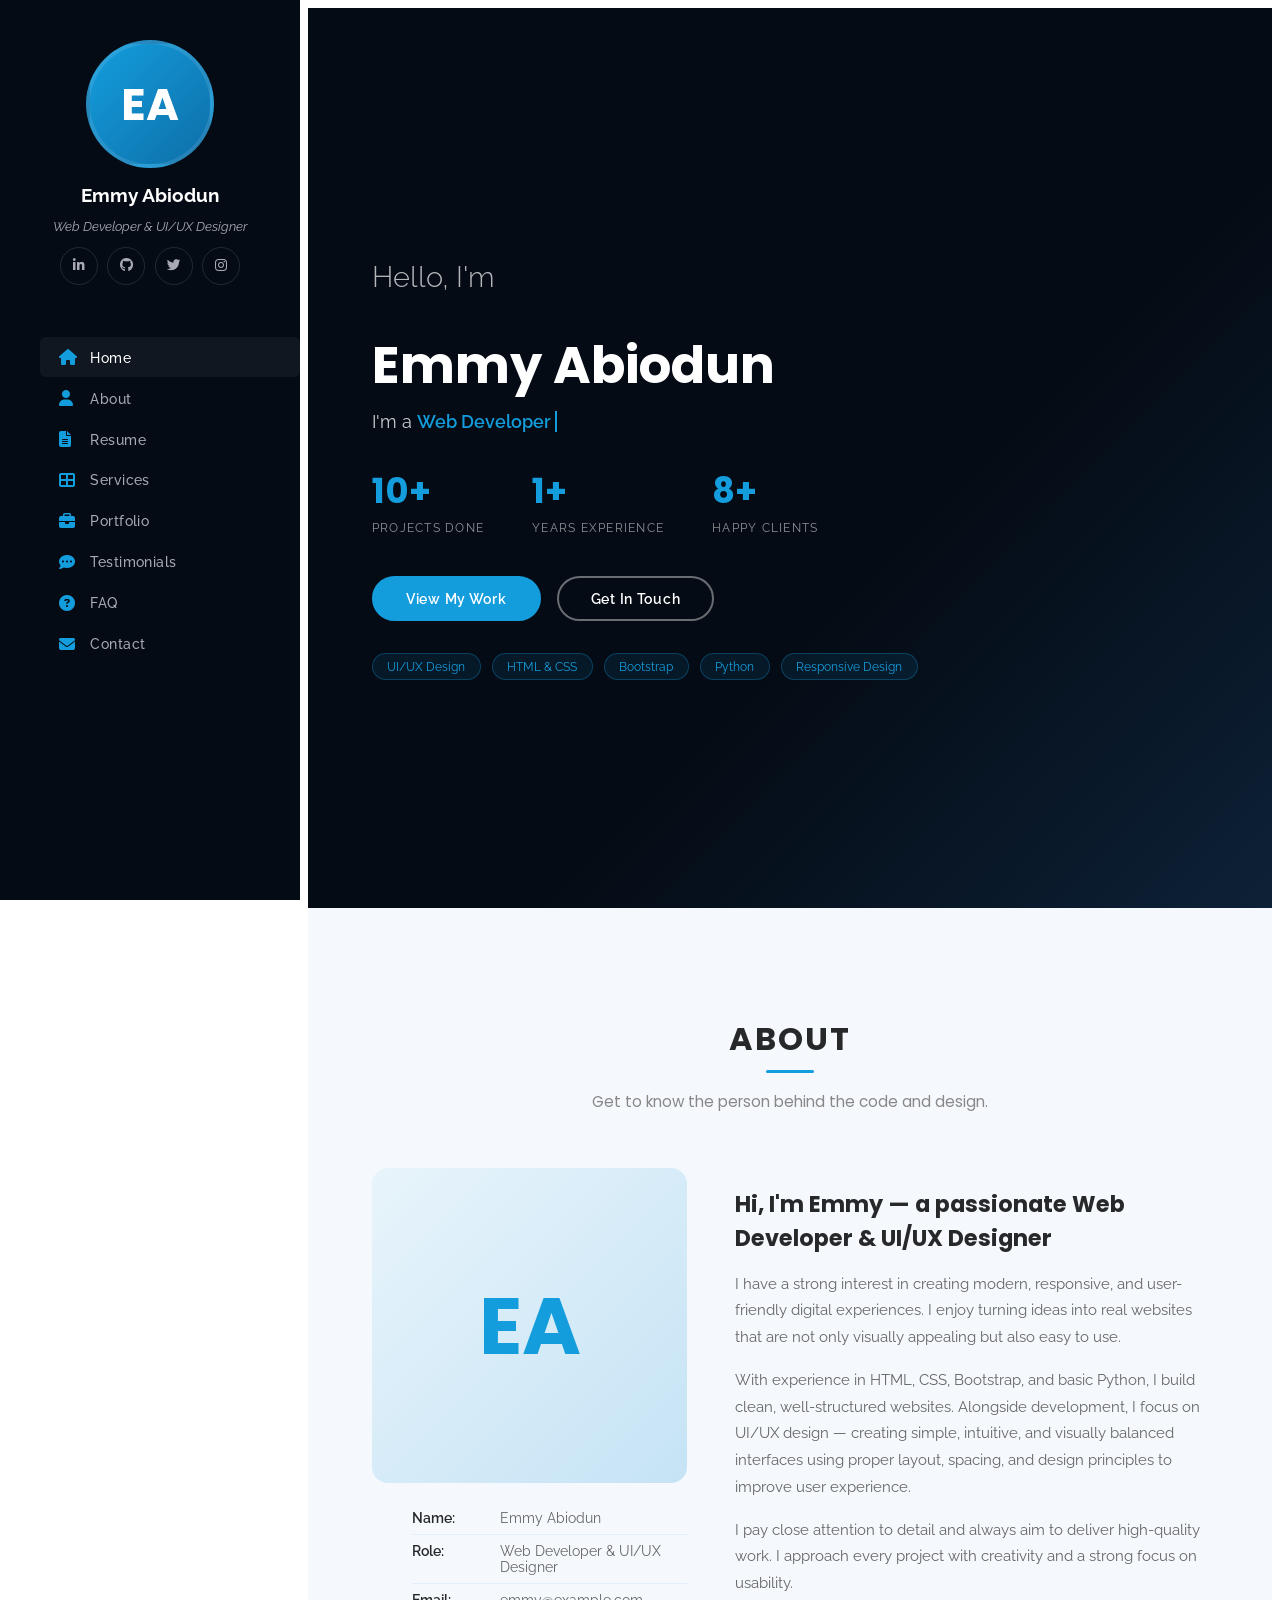
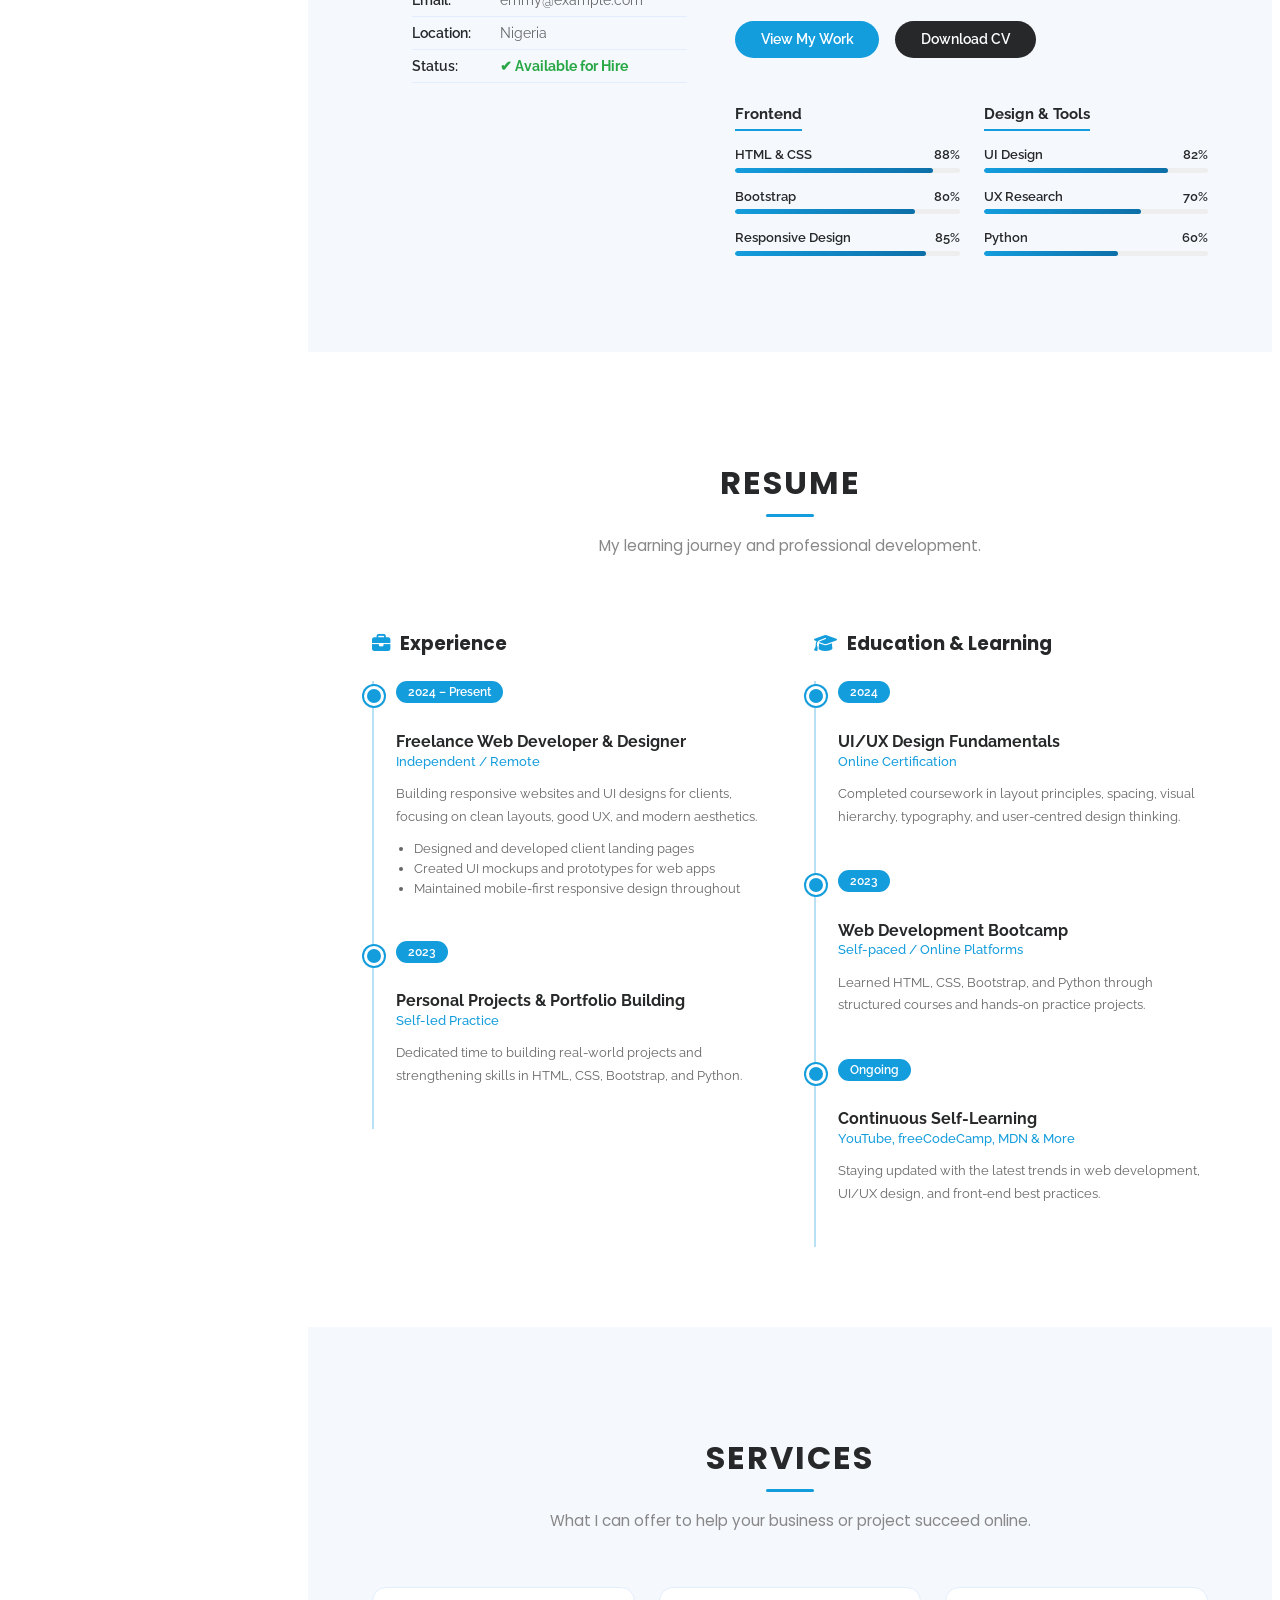
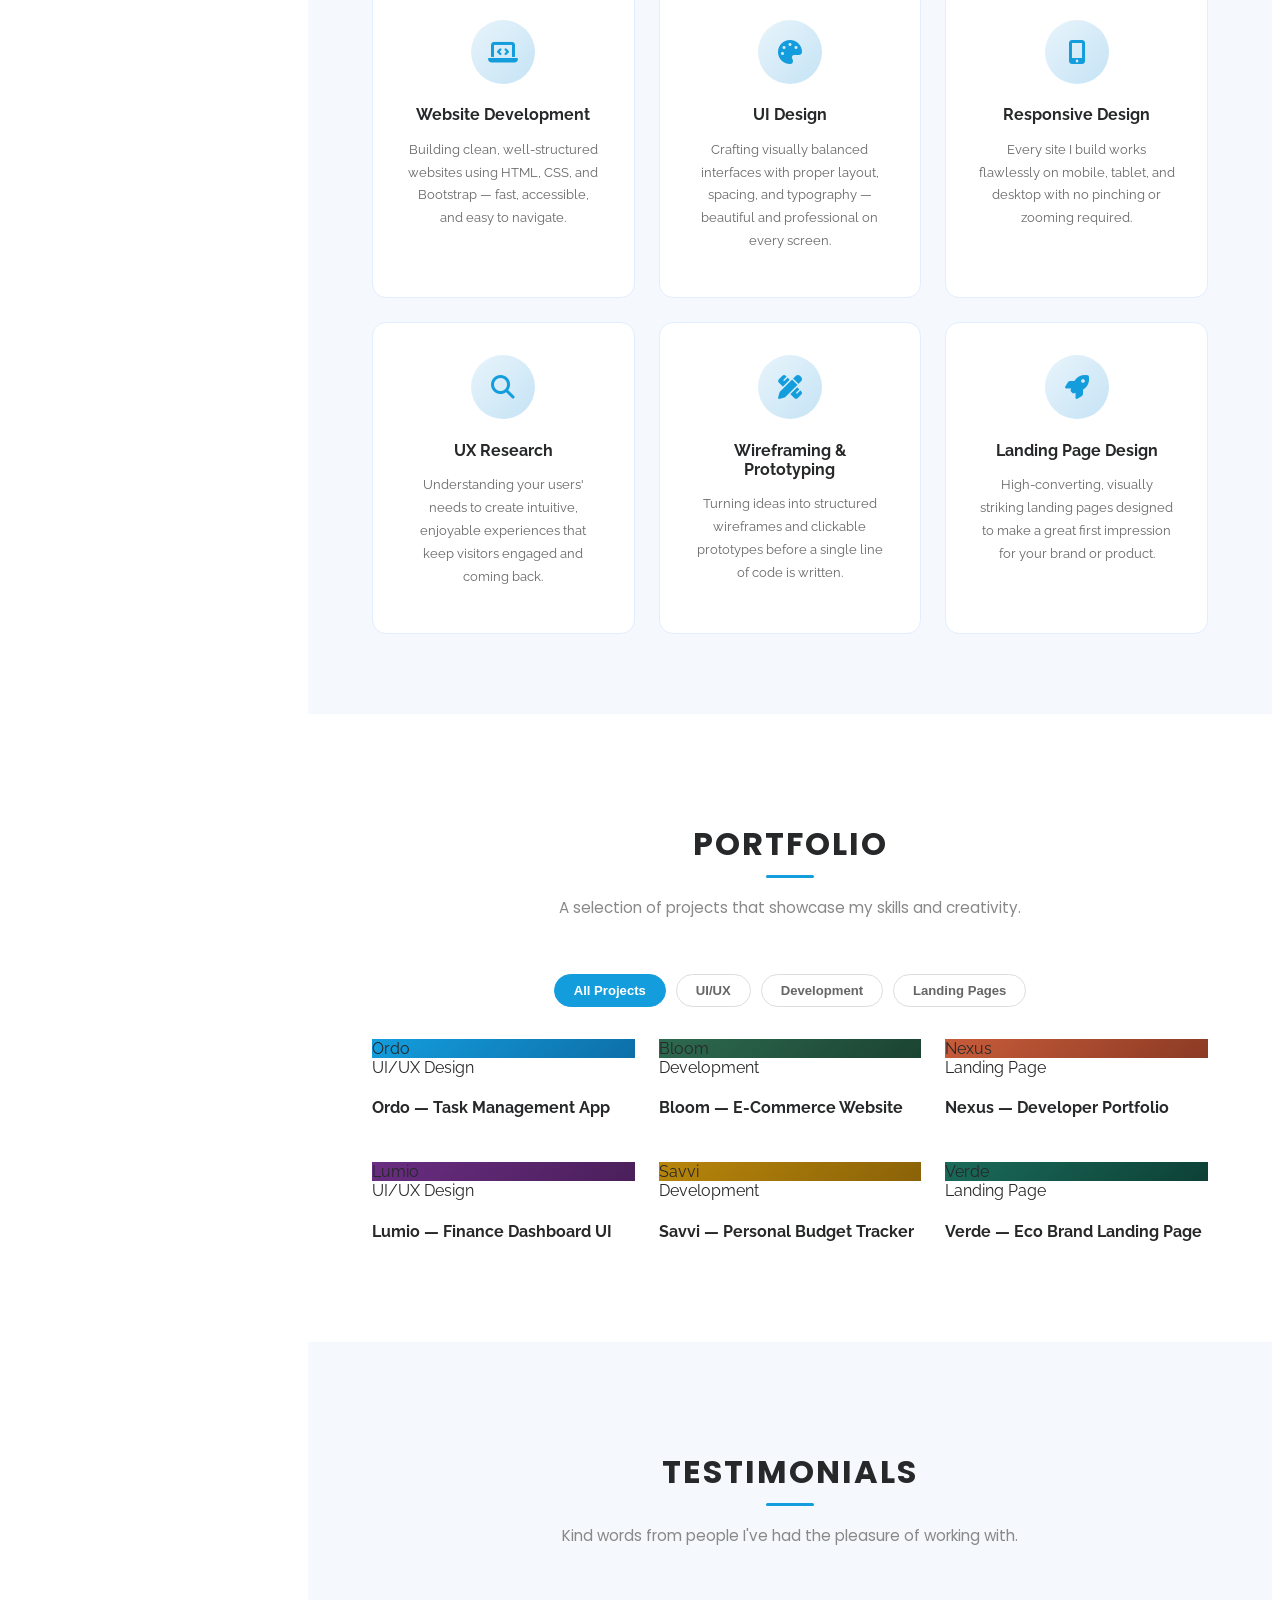
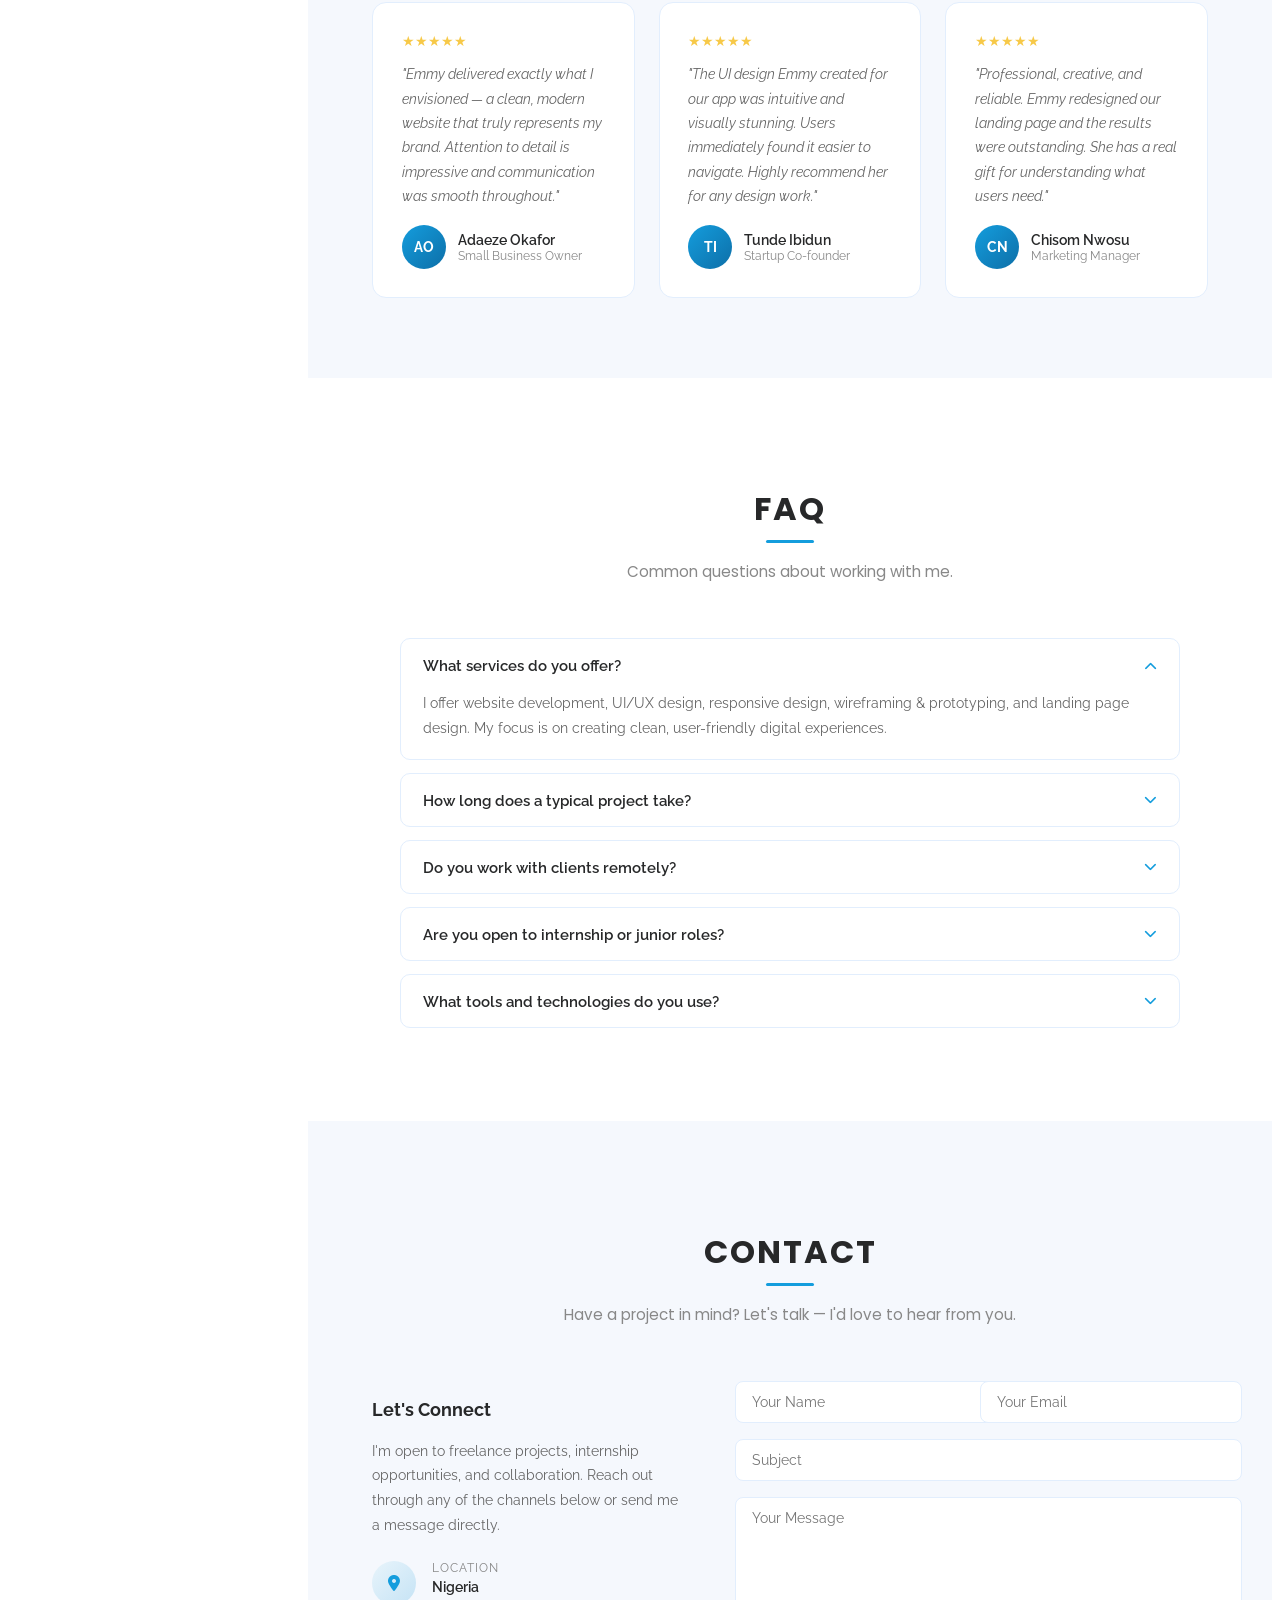
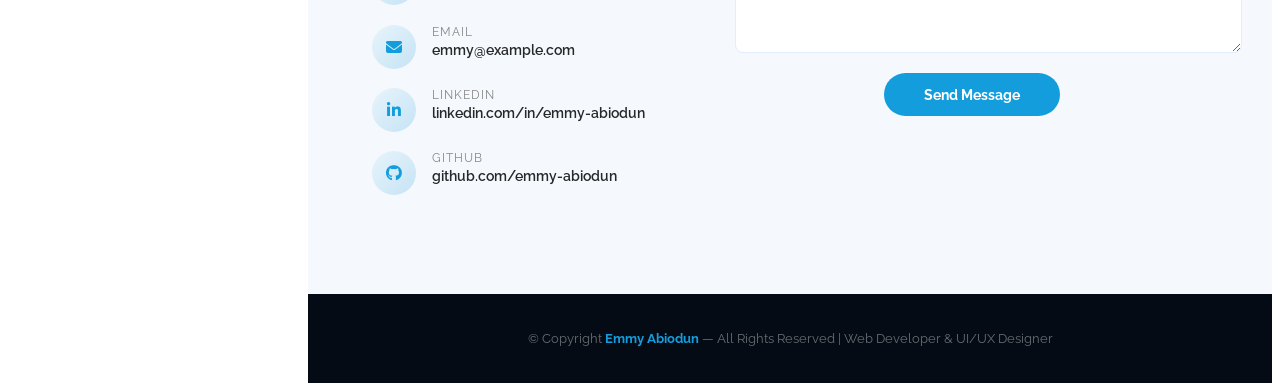
==== dashboard.html @ 02453414 "Updated" ====
<!DOCTYPE html>
<html lang="en">
<head>
<meta charset="UTF-8"/>
<meta name="viewport" content="width=device-width, initial-scale=1.0"/>
<title>Emmy Abiodun — Web Developer & UI/UX Designer</title>
<link href="https://fonts.googleapis.com/css2?family=Raleway:wght@300;400;500;600;700&family=Poppins:wght@300;400;500;600;700&display=swap" rel="stylesheet"/>
<link rel="stylesheet" href="https://cdnjs.cloudflare.com/ajax/libs/font-awesome/6.4.0/css/all.min.css"/>
<style>
,::before,*::after{box-sizing:border-box;margin:0;padding:0}
:root{
  --bg:#040b14;
  --blue:#149ddd;
  --blue-dark:#0d6fa8;
  --text:#a8a9b4;
  --heading:#fff;
  --border:#e2eefd;
}
html{scroll-behavior:smooth}
body{font-family:'Raleway',sans-serif;color:#272829;overflow-x:hidden}

/* SIDEBAR */
#sidebar{
  position:fixed;left:0;top:0;bottom:0;width:300px;
  background:var(--bg);overflow-y:auto;z-index:9999;
  transition:left 0.3s;display:flex;flex-direction:column;align-items:center;padding-bottom:2rem;
}
.profile{text-align:center;padding:2.5rem 1.5rem 1.5rem}
.profile-img{
  width:120px;height:120px;border-radius:50%;
  background:linear-gradient(135deg,#149ddd,#0d6fa8);
  display:flex;align-items:center;justify-content:center;
  margin:0 auto 1rem;font-size:2.8rem;color:#fff;font-family:'Poppins',sans-serif;font-weight:700;
  border:4px solid rgba(255,255,255,0.1);
}
.profile h1{font-size:1.2rem;color:#fff;font-weight:700;margin-bottom:0.3rem}
.profile .tagline{font-size:0.8rem;color:var(--text);font-style:italic}
.social-links{display:flex;gap:0.6rem;justify-content:center;margin:0.8rem 0}
.social-links a{
  width:36px;height:36px;border:1px solid rgba(255,255,255,0.12);
  color:var(--text);border-radius:50%;display:flex;align-items:center;justify-content:center;
  font-size:0.85rem;text-decoration:none;transition:all 0.3s;
}
.social-links a:hover{background:var(--blue);color:#fff;border-color:var(--blue)}
nav#navbar{width:100%;padding:0 1rem}
nav#navbar ul{list-style:none}
nav#navbar ul li a{
  display:flex;align-items:center;gap:0.7rem;
  padding:0.7rem 1.2rem;color:var(--text);text-decoration:none;
  font-size:0.9rem;font-weight:500;border-radius:6px;margin-bottom:0.1rem;
  transition:all 0.3s;letter-spacing:0.03em;
}
nav#navbar ul li a i{font-size:1rem;color:var(--blue);min-width:20px}
nav#navbar ul li a:hover,nav#navbar ul li a.active{color:#fff;background:rgba(255,255,255,0.05)}
.sidebar-toggle{
  display:none;position:fixed;left:15px;top:15px;z-index:10000;
  background:var(--blue);color:#fff;border:none;width:36px;height:36px;
  border-radius:6px;cursor:pointer;font-size:1rem;
}

/* MAIN */
#main{margin-left:300px}

/* SECTIONS */
section{padding:5rem 4rem;position:relative}
section:nth-child(even){background:#f5f8fd}
section:nth-child(odd){background:#fff}
.section-title{text-align:center;padding-bottom:2.5rem;font-family:'Poppins',sans-serif}
.section-title h2{
  font-size:2rem;font-weight:700;text-transform:uppercase;
  letter-spacing:2px;margin-bottom:0.5rem;color:#272829;
  position:relative;display:inline-block;
}
.section-title h2::before{
  content:'';position:absolute;left:50%;bottom:-10px;transform:translateX(-50%);
  width:48px;height:3px;background:var(--blue);border-radius:2px;
}
.section-title p{color:#888;font-size:0.95rem;margin-top:1.2rem}

/* HERO */
#hero{
  min-height:100vh;
  background:linear-gradient(135deg,#040b14 60%,#0d2137 100%);
  display:flex;flex-direction:column;justify-content:center;
  padding:0 4rem;color:#fff;
}
.hero-content{max-width:700px}
.hero-content h2{font-size:1.8rem;font-weight:300;color:rgba(255,255,255,0.7);margin-bottom:0.3rem}
.hero-content h1{
  font-family:'Poppins',sans-serif;font-size:clamp(2.2rem,4vw,3.5rem);
  font-weight:700;margin-bottom:1rem;line-height:1.15;
}
.typed-wrap{font-size:1.15rem;margin-bottom:2rem;color:rgba(255,255,255,0.8)}
.typed-text{color:var(--blue);font-weight:600;border-right:2px solid var(--blue);padding-right:4px}
.hero-stats{display:flex;gap:3rem;margin-bottom:2.5rem;flex-wrap:wrap}
.stat-num{font-family:'Poppins',sans-serif;font-size:2.2rem;font-weight:700;color:var(--blue);display:block}
.stat-label{font-size:0.78rem;color:rgba(255,255,255,0.55);text-transform:uppercase;letter-spacing:0.1em}
.hero-btns{display:flex;gap:1rem;flex-wrap:wrap}
.btn-hp{
  padding:0.75rem 2rem;border-radius:50px;font-weight:600;
  font-size:0.9rem;text-decoration:none;transition:all 0.3s;letter-spacing:0.05em;
}
.btn-hp-primary{background:var(--blue);color:#fff;border:2px solid var(--blue)}
.btn-hp-primary:hover{background:transparent;color:var(--blue)}
.btn-hp-outline{background:transparent;color:#fff;border:2px solid rgba(255,255,255,0.4)}
.btn-hp-outline:hover{background:var(--blue);border-color:var(--blue)}
.hero-tags{display:flex;gap:0.7rem;margin-top:2rem;flex-wrap:wrap}
.hero-tag{
  background:rgba(20,157,221,0.1);border:1px solid rgba(20,157,221,0.3);
  color:var(--blue);padding:0.3rem 0.9rem;border-radius:50px;font-size:0.78rem;
}

/* ABOUT */
.about-grid{display:grid;grid-template-columns:1fr 1.5fr;gap:3rem;align-items:start}
.about-img-box{
  width:100%;aspect-ratio:1;border-radius:16px;
  background:linear-gradient(135deg,#e8f4fb,#c5e3f5);
  display:flex;align-items:center;justify-content:center;
  font-family:'Poppins',sans-serif;font-size:5rem;font-weight:700;color:var(--blue);
  margin-bottom:1.2rem;
}
.info-list{list-style:none}
.info-list li{padding:0.5rem 0;border-bottom:1px solid var(--border);font-size:0.87rem;display:flex;gap:0.5rem}
.info-list li strong{min-width:80px;color:#272829;font-weight:600}
.info-list li span{color:#666}
.about-right h2{font-size:1.4rem;font-weight:700;color:#272829;margin-bottom:1rem;font-family:'Poppins',sans-serif}
.about-right p{color:#666;line-height:1.8;margin-bottom:1rem;font-size:0.93rem}
.about-btns{display:flex;gap:1rem;flex-wrap:wrap;margin-top:1.5rem}
.btn-a{padding:0.65rem 1.6rem;border-radius:50px;font-size:0.88rem;font-weight:600;text-decoration:none;transition:all 0.3s}
.btn-a-blue{background:var(--blue);color:#fff} .btn-a-blue:hover{background:var(--blue-dark)}
.btn-a-dark{background:#272829;color:#fff} .btn-a-dark:hover{background:#444}
.skills-cols{display:grid;grid-template-columns:1fr 1fr;gap:1.5rem;margin-top:2rem}
.skill-group h3{font-size:0.95rem;font-weight:700;color:#272829;margin-bottom:1rem;border-bottom:2px solid var(--blue);padding-bottom:0.4rem;display:inline-block}
.skill-item{margin-bottom:1rem}
.skill-meta{display:flex;justify-content:space-between;font-size:0.83rem;font-weight:600;margin-bottom:0.35rem;color:#272829}
.skill-bg{height:5px;background:#eee;border-radius:3px;overflow:hidden}
.skill-fill{height:100%;background:linear-gradient(90deg,var(--blue),var(--blue-dark));border-radius:3px;width:0;transition:width 1.2s cubic-bezier(.22,1,.36,1)}

/* RESUME */
.resume-cols{display:grid;grid-template-columns:1fr 1fr;gap:3rem}
.resume-col h3{font-size:1.15rem;font-weight:700;color:#272829;display:flex;align-items:center;gap:0.6rem;margin-bottom:1.5rem;font-family:'Poppins',sans-serif}
.resume-col h3 i{color:var(--blue)}
.timeline{position:relative;padding-left:1.5rem}
.timeline::before{content:'';position:absolute;left:0;top:0;bottom:0;width:2px;background:var(--blue);opacity:0.3}
.tl-item{position:relative;padding-bottom:1.8rem}
.tl-item::before{
  content:'';position:absolute;left:-1.97rem;top:5px;
  width:14px;height:14px;border-radius:50%;
  background:var(--blue);border:3px solid #fff;box-shadow:0 0 0 2px var(--blue);
}
.tl-date{display:inline-block;background:var(--blue);color:#fff;font-size:0.72rem;padding:0.25rem 0.75rem;border-radius:50px;margin-bottom:0.5rem;font-weight:600}
.tl-item h4{font-size:0.98rem;font-weight:700;color:#272829;margin-bottom:0.15rem}
.tl-item .org{font-size:0.82rem;color:var(--blue);margin-bottom:0.4rem;font-weight:500}
.tl-item p{font-size:0.84rem;color:#666;line-height:1.7}
.tl-item ul{padding-left:1.1rem;margin-top:0.4rem}
.tl-item ul li{font-size:0.82rem;color:#666;margin-bottom:0.3rem}

/* SERVICES */
.services-grid{display:grid;grid-template-columns:repeat(3,1fr);gap:1.5rem}
.svc-card{
  background:#fff;border:1px solid var(--border);border-radius:14px;
  padding:2rem;text-align:center;transition:all 0.3s;
}
.svc-card:hover{transform:translateY(-6px);box-shadow:0 12px 32px rgba(20,157,221,0.12);border-color:rgba(20,157,221,0.3)}
.svc-icon{
  width:64px;height:64px;background:linear-gradient(135deg,#e8f4fb,#c5e3f5);
  border-radius:50%;display:flex;align-items:center;justify-content:center;
  margin:0 auto 1rem;font-size:1.5rem;color:var(--blue);
}
.svc-card h4{font-size:1rem;font-weight:700;color:#272829;margin-bottom:0.6rem}
.svc-card p{font-size:0.84rem;color:#666;line-height:1.7}

/* PORTFOLIO */
.pf-filters{display:flex;justify-content:center;gap:0.6rem;flex-wrap:wrap;margin-bottom:2rem}
.pf-btn{
  padding:0.5rem 1.2rem;border:1px solid #ddd;background:#fff;
  border-radius:50px;font-size:0.82rem;font-weight:600;cursor:pointer;color:#666;transition:all 0.3s;
}
.pf-btn.active,.pf-btn:hover{background:var(--blue);color:#fff;border-color:var(--blue)}
.pf-grid{display:grid;grid-template-columns:repeat(3,1fr);gap:1.5rem}
.pf-card{
  background:#fff;border:1px solid var(--border);border-radius:16px;
  overflow:hidden;cursor:pointer;transition:transform 0.3s,box-shadow 0.3s;
  display:flex;flex-direction:column;
}
.pf-card:hover{transform:translateY(-6px);box-shadow:0 16px 40px rgba(20,157,221,0.13)}
.pf-screen{
  height:180px;position:relative;overflow:hidden;
  display:flex;align-items:center;justify-content:center;
}
.pf-screen svg{width:100%;height:100%;position:absolute;inset:0}
.pf-screen-label{
  position:relative;z-index:1;font-family:'Poppins',sans-serif;
  font-size:1.4rem;font-weight:700;color:rgba(255,255,255,0.18);letter-spacing:0.05em;
}
.pf-body{padding:1.2rem 1.4rem;flex:1;display:flex;flex-direction:column}
.pf-body-cat{font-size:0.7rem;text-transform:uppercase;letter-spacing:0.12em;color:var(--blue);font-weight:700;margin-bottom:0.35rem}
.pf-body-title{font-size:1rem;font-weight:700;color:#272829;margin-bottom:0.5rem;font-family:'Poppins',sans-serif}
.pf-body-desc{font-size:0.82rem;color:#666;line-height:1.65;margin-bottom:1rem;flex:1}
.pf-tags{display:flex;gap:0.4rem;flex-wrap:wrap;margin-bottom:1rem}
.pf-tag{font-size:0.7rem;background:#eef6fd;color:var(--blue);padding:0.2rem 0.65rem;border-radius:50px;font-weight:600}
.pf-links{display:flex;gap:0.7rem}
.pf-link{
  display:flex;align-items:center;gap:0.4rem;font-size:0.8rem;font-weight:600;
  padding:0.45rem 1rem;border-radius:50px;text-decoration:none;transition:all 0.25s;
}
.pf-link-live{background:var(--blue);color:#fff}
.pf-link-live:hover{background:var(--blue-dark)}
.pf-link-code{background:#f0f0f0;color:#444}
.pf-link-code:hover{background:#272829;color:#fff}

/* TESTIMONIALS */
.test-grid{display:grid;grid-template-columns:repeat(3,1fr);gap:1.5rem}
.test-card{background:#fff;border:1px solid var(--border);border-radius:14px;padding:1.8rem;transition:box-shadow 0.3s}
.test-card:hover{box-shadow:0 8px 28px rgba(0,0,0,0.08)}
.stars{color:#f7c948;margin-bottom:0.8rem;font-size:0.9rem}
.test-card p{font-size:0.87rem;color:#666;line-height:1.75;font-style:italic;margin-bottom:1rem}
.reviewer{display:flex;align-items:center;gap:0.75rem}
.rev-av{
  width:44px;height:44px;border-radius:50%;
  background:linear-gradient(135deg,var(--blue),var(--blue-dark));
  display:flex;align-items:center;justify-content:center;font-weight:700;color:#fff;font-size:0.9rem;
}
.rev-name{font-weight:600;font-size:0.9rem;color:#272829}
.rev-role{font-size:0.78rem;color:#888}

/* FAQ */
.faq-list{max-width:780px;margin:0 auto}
.faq-item{background:#fff;border:1px solid var(--border);border-radius:10px;margin-bottom:0.8rem;overflow:hidden}
.faq-q{
  display:flex;justify-content:space-between;align-items:center;
  padding:1.1rem 1.4rem;cursor:pointer;font-weight:600;font-size:0.92rem;color:#272829;transition:color 0.2s;
}
.faq-q:hover{color:var(--blue)}
.faq-q i{font-size:0.8rem;color:var(--blue);transition:transform 0.3s}
.faq-item.open .faq-q i{transform:rotate(180deg)}
.faq-a{max-height:0;overflow:hidden;padding:0 1.4rem;font-size:0.87rem;color:#666;line-height:1.75;transition:max-height 0.3s,padding 0.3s}
.faq-item.open .faq-a{max-height:200px;padding:0 1.4rem 1.2rem}

/* CONTACT */
.contact-grid{display:grid;grid-template-columns:1fr 1.5fr;gap:3rem}
.contact-info h3{font-size:1.1rem;font-weight:700;color:#272829;margin-bottom:1.2rem}
.contact-info p{font-size:0.88rem;color:#666;line-height:1.75;margin-bottom:1.5rem}
.c-detail{display:flex;gap:1rem;align-items:flex-start;margin-bottom:1.2rem}
.c-icon{
  width:44px;height:44px;min-width:44px;background:linear-gradient(135deg,#e8f4fb,#c5e3f5);
  border-radius:50%;display:flex;align-items:center;justify-content:center;font-size:1rem;color:var(--blue);
}
.c-lbl{font-size:0.73rem;text-transform:uppercase;letter-spacing:0.08em;color:#888;margin-bottom:0.2rem}
.c-val{font-size:0.88rem;font-weight:600;color:#272829}
.cf-row{display:grid;grid-template-columns:1fr 1fr;gap:1rem;margin-bottom:1rem}
.cf input,.cf textarea{
  width:100%;padding:0.75rem 1rem;border:1px solid var(--border);
  border-radius:8px;font-family:'Raleway',sans-serif;font-size:0.88rem;
  color:#272829;background:#fff;outline:none;transition:border-color 0.2s;
}
.cf input:focus,.cf textarea:focus{border-color:var(--blue)}
.cf textarea{resize:vertical;min-height:130px;margin-bottom:1rem}
.btn-send{
  background:var(--blue);color:#fff;border:none;
  padding:0.8rem 2.5rem;border-radius:50px;font-size:0.9rem;font-weight:700;
  cursor:pointer;transition:background 0.3s;font-family:'Raleway',sans-serif;
}
.btn-send:hover{background:var(--blue-dark)}

/* FOOTER */
footer{
  background:var(--bg);color:rgba(255,255,255,0.4);
  text-align:center;padding:1.5rem;font-size:0.82rem;
}
footer strong{color:var(--blue)}

/* RESPONSIVE */
@media(max-width:1100px){
  #sidebar{width:260px} #main{margin-left:260px}
  .skills-cols,.resume-cols{grid-template-columns:1fr}
}
@media(max-width:768px){
  #sidebar{left:-300px} #sidebar.open{left:0}
  #main{margin-left:0}
  .sidebar-toggle{display:flex;align-items:center;justify-content:center}
  section{padding:3.5rem 1.5rem}
  #hero{padding:6rem 1.5rem 3rem}
  .hero-stats{gap:1.5rem}
  .about-grid,.contact-grid{grid-template-columns:1fr}
  .services-grid{grid-template-columns:1fr 1fr}
  .pf-grid{grid-template-columns:1fr 1fr}
  .test-grid{grid-template-columns:1fr}
  .resume-cols{grid-template-columns:1fr}
  .skills-cols{grid-template-columns:1fr}
  .cf-row{grid-template-columns:1fr}
}
@media(max-width:480px){
  .pf-grid,.services-grid,.test-grid{grid-template-columns:1fr}
}
</style>
</head>
<body>

<button class="sidebar-toggle" id="sidebarToggle"><i class="fas fa-bars"></i></button>

<aside id="sidebar">
  <div class="profile">
    <div class="profile-img">EA</div>
    <h1>Emmy Abiodun</h1>
    <p class="tagline">Web Developer & UI/UX Designer</p>
    <div class="social-links">
      <a href="#"><i class="fab fa-linkedin-in"></i></a>
      <a href="#"><i class="fab fa-github"></i></a>
      <a href="#"><i class="fab fa-twitter"></i></a>
      <a href="#"><i class="fab fa-instagram"></i></a>
    </div>
  </div>
  <nav id="navbar">
    <ul>
      <li><a href="#hero" class="active"><i class="fas fa-home"></i> Home</a></li>
      <li><a href="#about"><i class="fas fa-user"></i> About</a></li>
      <li><a href="#resume"><i class="fas fa-file-alt"></i> Resume</a></li>
      <li><a href="#services"><i class="fas fa-th-large"></i> Services</a></li>
      <li><a href="#portfolio"><i class="fas fa-briefcase"></i> Portfolio</a></li>
      <li><a href="#testimonials"><i class="fas fa-comment-dots"></i> Testimonials</a></li>
      <li><a href="#faq"><i class="fas fa-question-circle"></i> FAQ</a></li>
      <li><a href="#contact"><i class="fas fa-envelope"></i> Contact</a></li>
    </ul>
  </nav>
</aside>

<main id="main">

<!-- HERO -->
<section id="hero">
  <div class="hero-content">
    <h2>Hello, I'm</h2>
    <h1>Emmy Abiodun</h1>
    <div class="typed-wrap">I'm a <span class="typed-text" id="typed"></span></div>
    <div class="hero-stats">
      <div><span class="stat-num" data-count="10">0</span><span class="stat-label">Projects Done</span></div>
      <div><span class="stat-num" data-count="1">0</span><span class="stat-label">Years Experience</span></div>
      <div><span class="stat-num" data-count="8">0</span><span class="stat-label">Happy Clients</span></div>
    </div>
    <div class="hero-btns">
      <a href="#portfolio" class="btn-hp btn-hp-primary">View My Work</a>
      <a href="#contact" class="btn-hp btn-hp-outline">Get In Touch</a>
    </div>
    <div class="hero-tags">
      <span class="hero-tag">UI/UX Design</span>
      <span class="hero-tag">HTML &amp; CSS</span>
      <span class="hero-tag">Bootstrap</span>
      <span class="hero-tag">Python</span>
      <span class="hero-tag">Responsive Design</span>
    </div>
  </div>
</section>

<!-- ABOUT -->
<section id="about">
  <div class="section-title"><h2>About</h2><p>Get to know the person behind the code and design.</p></div>
  <div class="about-grid">
    <div>
      <div class="about-img-box">EA</div>
      <ul class="info-list">
        <li><strong>Name:</strong><span>Emmy Abiodun</span></li>
        <li><strong>Role:</strong><span>Web Developer & UI/UX Designer</span></li>
        <li><strong>Email:</strong><span>emmy@example.com</span></li>
        <li><strong>Location:</strong><span>Nigeria</span></li>
        <li><strong>Status:</strong><span style="color:#28a745;font-weight:700">✔ Available for Hire</span></li>
      </ul>
    </div>
    <div class="about-right">
      <h2>Hi, I'm Emmy — a passionate Web Developer & UI/UX Designer</h2>
      <p>I have a strong interest in creating modern, responsive, and user-friendly digital experiences. I enjoy turning ideas into real websites that are not only visually appealing but also easy to use.</p>
      <p>With experience in HTML, CSS, Bootstrap, and basic Python, I build clean, well-structured websites. Alongside development, I focus on UI/UX design — creating simple, intuitive, and visually balanced interfaces using proper layout, spacing, and design principles to improve user experience.</p>
      <p>I pay close attention to detail and always aim to deliver high-quality work. I approach every project with creativity and a strong focus on usability.</p>
      <div class="about-btns">
        <a href="#portfolio" class="btn-a btn-a-blue">View My Work</a>
        <a href="#" class="btn-a btn-a-dark">Download CV</a>
      </div>
      <div class="skills-cols">
        <div class="skill-group">
          <h3>Frontend</h3>
          <div class="skill-item"><div class="skill-meta"><span>HTML & CSS</span><span>88%</span></div><div class="skill-bg"><div class="skill-fill" data-w="88"></div></div></div>
          <div class="skill-item"><div class="skill-meta"><span>Bootstrap</span><span>80%</span></div><div class="skill-bg"><div class="skill-fill" data-w="80"></div></div></div>
          <div class="skill-item"><div class="skill-meta"><span>Responsive Design</span><span>85%</span></div><div class="skill-bg"><div class="skill-fill" data-w="85"></div></div></div>
        </div>
        <div class="skill-group">
          <h3>Design & Tools</h3>
          <div class="skill-item"><div class="skill-meta"><span>UI Design</span><span>82%</span></div><div class="skill-bg"><div class="skill-fill" data-w="82"></div></div></div>
          <div class="skill-item"><div class="skill-meta"><span>UX Research</span><span>70%</span></div><div class="skill-bg"><div class="skill-fill" data-w="70"></div></div></div>
          <div class="skill-item"><div class="skill-meta"><span>Python</span><span>60%</span></div><div class="skill-bg"><div class="skill-fill" data-w="60"></div></div></div>
        </div>
      </div>
    </div>
  </div>
</section>

<!-- RESUME -->
<section id="resume">
  <div class="section-title"><h2>Resume</h2><p>My learning journey and professional development.</p></div>
  <div class="resume-cols">
    <div class="resume-col">
      <h3><i class="fas fa-briefcase"></i> Experience</h3>
      <div class="timeline">
        <div class="tl-item">
          <span class="tl-date">2024 – Present</span>
          <h4>Freelance Web Developer & Designer</h4>
          <div class="org">Independent / Remote</div>
          <p>Building responsive websites and UI designs for clients, focusing on clean layouts, good UX, and modern aesthetics.</p>
          <ul><li>Designed and developed client landing pages</li><li>Created UI mockups and prototypes for web apps</li><li>Maintained mobile-first responsive design throughout</li></ul>
        </div>
        <div class="tl-item">
          <span class="tl-date">2023</span>
          <h4>Personal Projects & Portfolio Building</h4>
          <div class="org">Self-led Practice</div>
          <p>Dedicated time to building real-world projects and strengthening skills in HTML, CSS, Bootstrap, and Python.</p>
        </div>
      </div>
    </div>
    <div class="resume-col">
      <h3><i class="fas fa-graduation-cap"></i> Education & Learning</h3>
      <div class="timeline">
        <div class="tl-item">
          <span class="tl-date">2024</span>
          <h4>UI/UX Design Fundamentals</h4>
          <div class="org">Online Certification</div>
          <p>Completed coursework in layout principles, spacing, visual hierarchy, typography, and user-centred design thinking.</p>
        </div>
        <div class="tl-item">
          <span class="tl-date">2023</span>
          <h4>Web Development Bootcamp</h4>
          <div class="org">Self-paced / Online Platforms</div>
          <p>Learned HTML, CSS, Bootstrap, and Python through structured courses and hands-on practice projects.</p>
        </div>
        <div class="tl-item">
          <span class="tl-date">Ongoing</span>
          <h4>Continuous Self-Learning</h4>
          <div class="org">YouTube, freeCodeCamp, MDN & More</div>
          <p>Staying updated with the latest trends in web development, UI/UX design, and front-end best practices.</p>
        </div>
      </div>
    </div>
  </div>
</section>

<!-- SERVICES -->
<section id="services">
  <div class="section-title"><h2>Services</h2><p>What I can offer to help your business or project succeed online.</p></div>
  <div class="services-grid">
    <div class="svc-card"><div class="svc-icon"><i class="fas fa-laptop-code"></i></div><h4>Website Development</h4><p>Building clean, well-structured websites using HTML, CSS, and Bootstrap — fast, accessible, and easy to navigate.</p></div>
    <div class="svc-card"><div class="svc-icon"><i class="fas fa-palette"></i></div><h4>UI Design</h4><p>Crafting visually balanced interfaces with proper layout, spacing, and typography — beautiful and professional on every screen.</p></div>
    <div class="svc-card"><div class="svc-icon"><i class="fas fa-mobile-alt"></i></div><h4>Responsive Design</h4><p>Every site I build works flawlessly on mobile, tablet, and desktop with no pinching or zooming required.</p></div>
    <div class="svc-card"><div class="svc-icon"><i class="fas fa-search"></i></div><h4>UX Research</h4><p>Understanding your users' needs to create intuitive, enjoyable experiences that keep visitors engaged and coming back.</p></div>
    <div class="svc-card"><div class="svc-icon"><i class="fas fa-pencil-ruler"></i></div><h4>Wireframing & Prototyping</h4><p>Turning ideas into structured wireframes and clickable prototypes before a single line of code is written.</p></div>
    <div class="svc-card"><div class="svc-icon"><i class="fas fa-rocket"></i></div><h4>Landing Page Design</h4><p>High-converting, visually striking landing pages designed to make a great first impression for your brand or product.</p></div>
  </div>
</section>

<!-- PORTFOLIO -->
<section id="portfolio">
  <div class="section-title"><h2>Portfolio</h2><p>A selection of projects that showcase my skills and creativity.</p></div>
  <div class="pf-filters">
    <button class="pf-btn active" data-filter="all">All Projects</button>
    <button class="pf-btn" data-filter="ui">UI/UX</button>
    <button class="pf-btn" data-filter="dev">Development</button>
    <button class="pf-btn" data-filter="landing">Landing Pages</button>
  </div>
  <div class="pf-grid">
    <div class="pf-item" data-cat="ui"><div class="pf-thumb" style="background:linear-gradient(135deg,#149ddd,#0d6fa8)">Ordo</div><div class="pf-overlay"><span class="pf-cat">UI/UX Design</span><h4>Ordo — Task Management App</h4></div></div>
    <div class="pf-item" data-cat="dev"><div class="pf-thumb" style="background:linear-gradient(135deg,#2d6a4f,#1b4332)">Bloom</div><div class="pf-overlay"><span class="pf-cat">Development</span><h4>Bloom — E-Commerce Website</h4></div></div>
    <div class="pf-item" data-cat="landing"><div class="pf-thumb" style="background:linear-gradient(135deg,#c85c3a,#8b3a24)">Nexus</div><div class="pf-overlay"><span class="pf-cat">Landing Page</span><h4>Nexus — Developer Portfolio</h4></div></div>
    <div class="pf-item" data-cat="ui"><div class="pf-thumb" style="background:linear-gradient(135deg,#6a2d82,#4a1f5a)">Lumio</div><div class="pf-overlay"><span class="pf-cat">UI/UX Design</span><h4>Lumio — Finance Dashboard UI</h4></div></div>
    <div class="pf-item" data-cat="dev"><div class="pf-thumb" style="background:linear-gradient(135deg,#b8860b,#8a6208)">Savvi</div><div class="pf-overlay"><span class="pf-cat">Development</span><h4>Savvi — Personal Budget Tracker</h4></div></div>
    <div class="pf-item" data-cat="landing"><div class="pf-thumb" style="background:linear-gradient(135deg,#1a6b5a,#0d4036)">Verde</div><div class="pf-overlay"><span class="pf-cat">Landing Page</span><h4>Verde — Eco Brand Landing Page</h4></div></div>
  </div>
</section>

<!-- TESTIMONIALS -->
<section id="testimonials">
  <div class="section-title"><h2>Testimonials</h2><p>Kind words from people I've had the pleasure of working with.</p></div>
  <div class="test-grid">
    <div class="test-card"><div class="stars">★★★★★</div><p>"Emmy delivered exactly what I envisioned — a clean, modern website that truly represents my brand. Attention to detail is impressive and communication was smooth throughout."</p><div class="reviewer"><div class="rev-av">AO</div><div><div class="rev-name">Adaeze Okafor</div><div class="rev-role">Small Business Owner</div></div></div></div>
    <div class="test-card"><div class="stars">★★★★★</div><p>"The UI design Emmy created for our app was intuitive and visually stunning. Users immediately found it easier to navigate. Highly recommend her for any design work."</p><div class="reviewer"><div class="rev-av">TI</div><div><div class="rev-name">Tunde Ibidun</div><div class="rev-role">Startup Co-founder</div></div></div></div>
    <div class="test-card"><div class="stars">★★★★★</div><p>"Professional, creative, and reliable. Emmy redesigned our landing page and the results were outstanding. She has a real gift for understanding what users need."</p><div class="reviewer"><div class="rev-av">CN</div><div><div class="rev-name">Chisom Nwosu</div><div class="rev-role">Marketing Manager</div></div></div></div>
  </div>
</section>

<!-- FAQ -->
<section id="faq">
  <div class="section-title"><h2>FAQ</h2><p>Common questions about working with me.</p></div>
  <div class="faq-list">
    <div class="faq-item open"><div class="faq-q">What services do you offer?<i class="fas fa-chevron-down"></i></div><div class="faq-a">I offer website development, UI/UX design, responsive design, wireframing &amp; prototyping, and landing page design. My focus is on creating clean, user-friendly digital experiences.</div></div>
    <div class="faq-item"><div class="faq-q">How long does a typical project take?<i class="fas fa-chevron-down"></i></div><div class="faq-a">It depends on the scope. A simple landing page can take 3–5 days, while a full multi-page website or UI design project can take 1–3 weeks. I always confirm timelines before starting.</div></div>
    <div class="faq-item"><div class="faq-q">Do you work with clients remotely?<i class="fas fa-chevron-down"></i></div><div class="faq-a">Yes! I work fully remotely and have experience collaborating with clients online. I communicate clearly and keep clients updated throughout the entire process.</div></div>
    <div class="faq-item"><div class="faq-q">Are you open to internship or junior roles?<i class="fas fa-chevron-down"></i></div><div class="faq-a">Absolutely. I'm actively looking for opportunities to grow, collaborate, and contribute to meaningful projects — whether as a freelancer, intern, or junior team member.</div></div>
    <div class="faq-item"><div class="faq-q">What tools and technologies do you use?<i class="fas fa-chevron-down"></i></div><div class="faq-a">I primarily work with HTML, CSS, Bootstrap, and Python. For design, I use Figma and design tools that help me prototype layouts and user interfaces before development.</div></div>
  </div>
</section>

<!-- CONTACT -->
<section id="contact">
  <div class="section-title"><h2>Contact</h2><p>Have a project in mind? Let's talk — I'd love to hear from you.</p></div>
  <div class="contact-grid">
    <div class="contact-info">
      <h3>Let's Connect</h3>
      <p>I'm open to freelance projects, internship opportunities, and collaboration. Reach out through any of the channels below or send me a message directly.</p>
      <div class="c-detail"><div class="c-icon"><i class="fas fa-map-marker-alt"></i></div><div><div class="c-lbl">Location</div><div class="c-val">Nigeria</div></div></div>
      <div class="c-detail"><div class="c-icon"><i class="fas fa-envelope"></i></div><div><div class="c-lbl">Email</div><div class="c-val">emmy@example.com</div></div></div>
      <div class="c-detail"><div class="c-icon"><i class="fab fa-linkedin-in"></i></div><div><div class="c-lbl">LinkedIn</div><div class="c-val">linkedin.com/in/emmy-abiodun</div></div></div>
      <div class="c-detail"><div class="c-icon"><i class="fab fa-github"></i></div><div><div class="c-lbl">GitHub</div><div class="c-val">github.com/emmy-abiodun</div></div></div>
    </div>
    <div class="cf">
      <div class="cf-row">
        <input type="text" placeholder="Your Name"/>
        <input type="email" placeholder="Your Email"/>
      </div>
      <input type="text" placeholder="Subject" style="width:100%;margin-bottom:1rem"/>
      <textarea placeholder="Your Message"></textarea>
      <div style="text-align:center"><button class="btn-send">Send Message</button></div>
    </div>
  </div>
</section>

<footer><p>&copy; Copyright <strong>Emmy Abiodun</strong> — All Rights Reserved | Web Developer &amp; UI/UX Designer</p></footer>
</main>

<script>
// Sidebar toggle (mobile)
document.getElementById('sidebarToggle').addEventListener('click',()=>document.getElementById('sidebar').classList.toggle('open'));

// Active nav on scroll
const secs=document.querySelectorAll('section');
const navAs=document.querySelectorAll('#navbar a');
window.addEventListener('scroll',()=>{
  let cur='';
  secs.forEach(s=>{if(window.scrollY>=s.offsetTop-100)cur=s.id});
  navAs.forEach(a=>{a.classList.remove('active');if(a.getAttribute('href')==='#'+cur)a.classList.add('active')});
});

// Typed text
const words=['Web Developer','UI/UX Designer','Creative Thinker','Problem Solver'];
let wi=0,ci=0,del=false;
const el=document.getElementById('typed');
function type(){
  const w=words[wi];
  el.textContent=del?w.slice(0,--ci):w.slice(0,++ci);
  if(!del&&ci===w.length){del=true;setTimeout(type,1400);return}
  if(del&&ci===0){del=false;wi=(wi+1)%words.length}
  setTimeout(type,del?60:100);
}
type();

// Counters
const counters=document.querySelectorAll('.stat-num[data-count]');
const cObs=new IntersectionObserver(entries=>{
  entries.forEach(e=>{
    if(!e.isIntersecting)return;
    const target=+e.target.dataset.count,dur=1500;let start=null;
    const step=ts=>{if(!start)start=ts;const p=Math.min((ts-start)/dur,1);e.target.textContent=Math.floor(p*target);if(p<1)requestAnimationFrame(step);else e.target.textContent=target+'+'};
    requestAnimationFrame(step);cObs.unobserve(e.target);
  });
},{threshold:0.5});
counters.forEach(c=>cObs.observe(c));

// Skill bars
const bars=document.querySelectorAll('.skill-fill');
const bObs=new IntersectionObserver(entries=>{
  entries.forEach(e=>{if(e.isIntersecting){e.target.style.width=e.target.dataset.w+'%';bObs.unobserve(e.target)}});
},{threshold:0.3});
bars.forEach(b=>bObs.observe(b));

// Portfolio filter
document.querySelectorAll('.pf-btn').forEach(btn=>{
  btn.addEventListener('click',()=>{
    document.querySelectorAll('.pf-btn').forEach(b=>b.classList.remove('active'));
    btn.classList.add('active');
    const f=btn.dataset.filter;
    document.querySelectorAll('.pf-item').forEach(item=>item.style.display=(f==='all'||item.dataset.cat===f)?'':'none');
  });
});

// FAQ accordion
document.querySelectorAll('.faq-q').forEach(q=>{
  q.addEventListener('click',()=>{
    const item=q.parentElement,isOpen=item.classList.contains('open');
    document.querySelectorAll('.faq-item').forEach(i=>i.classList.remove('open'));
    if(!isOpen)item.classList.add('open');
  });
});
</script>
</body>
</html>
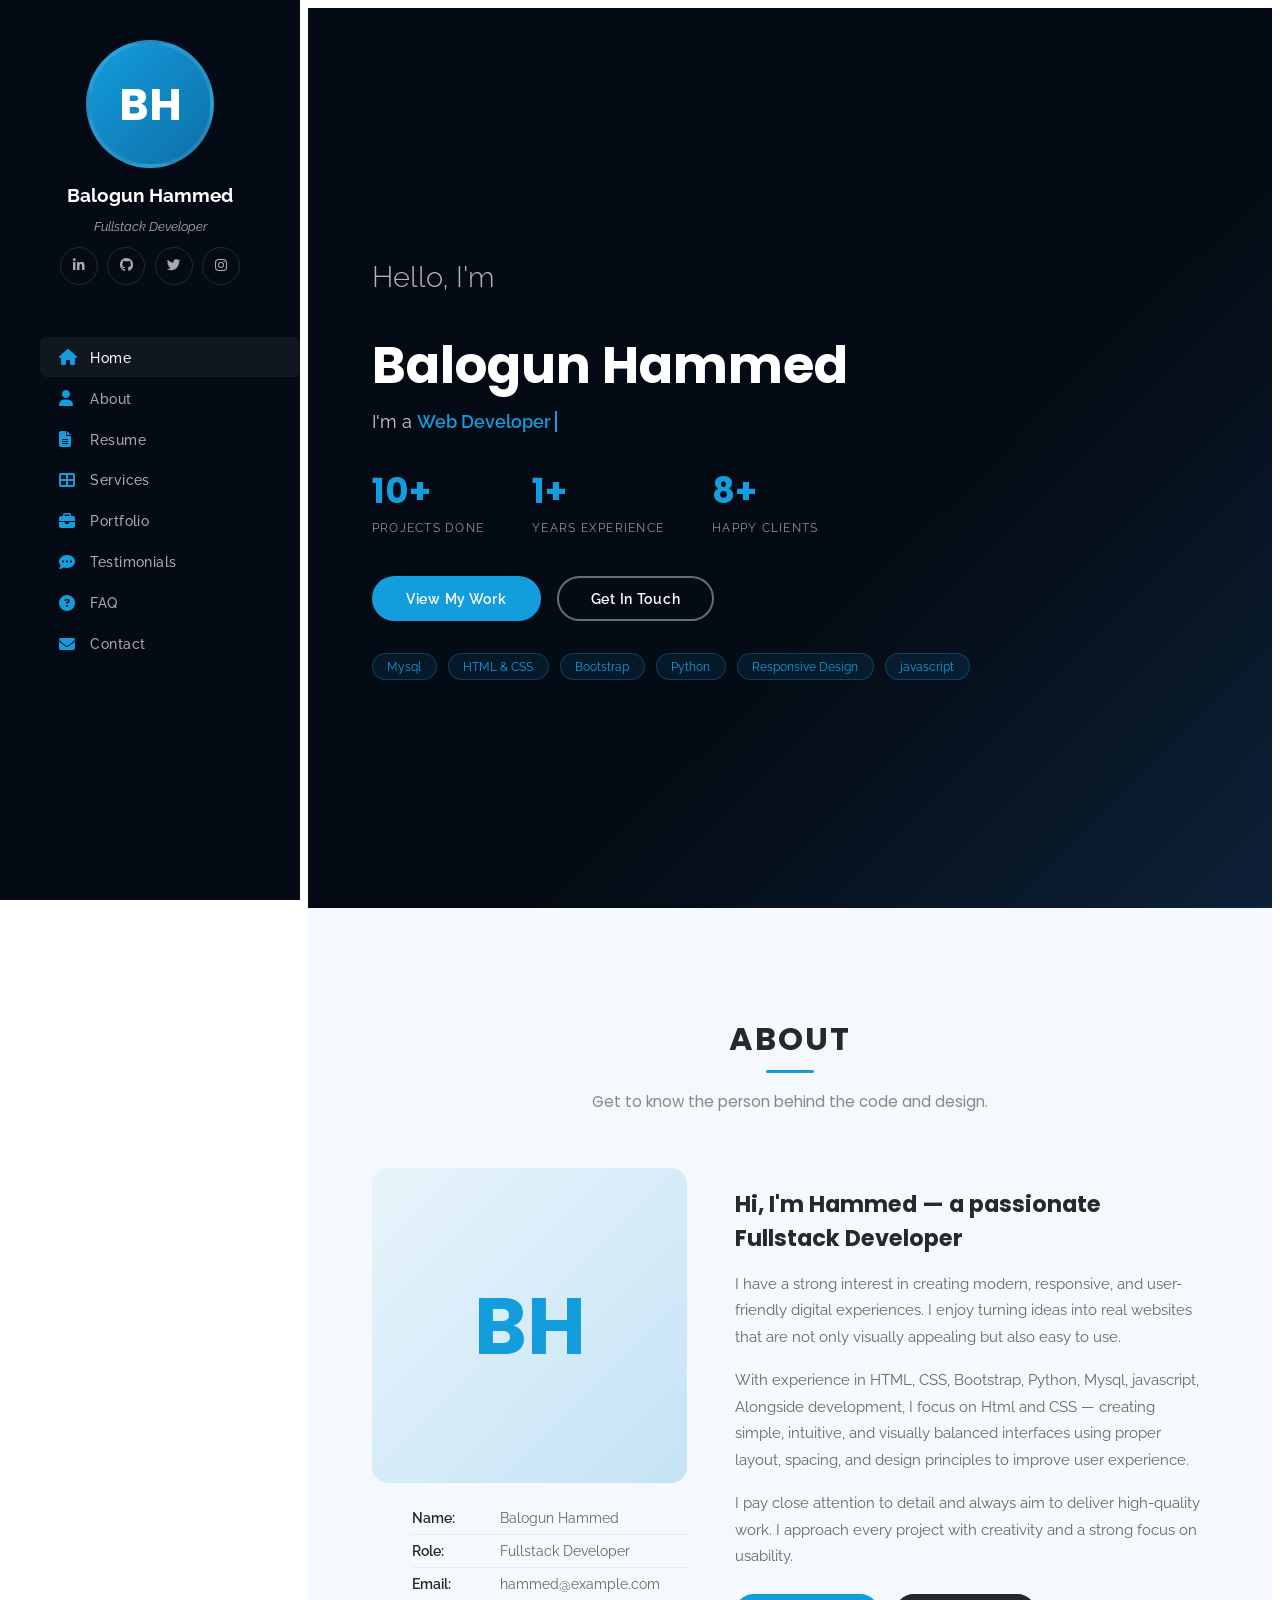
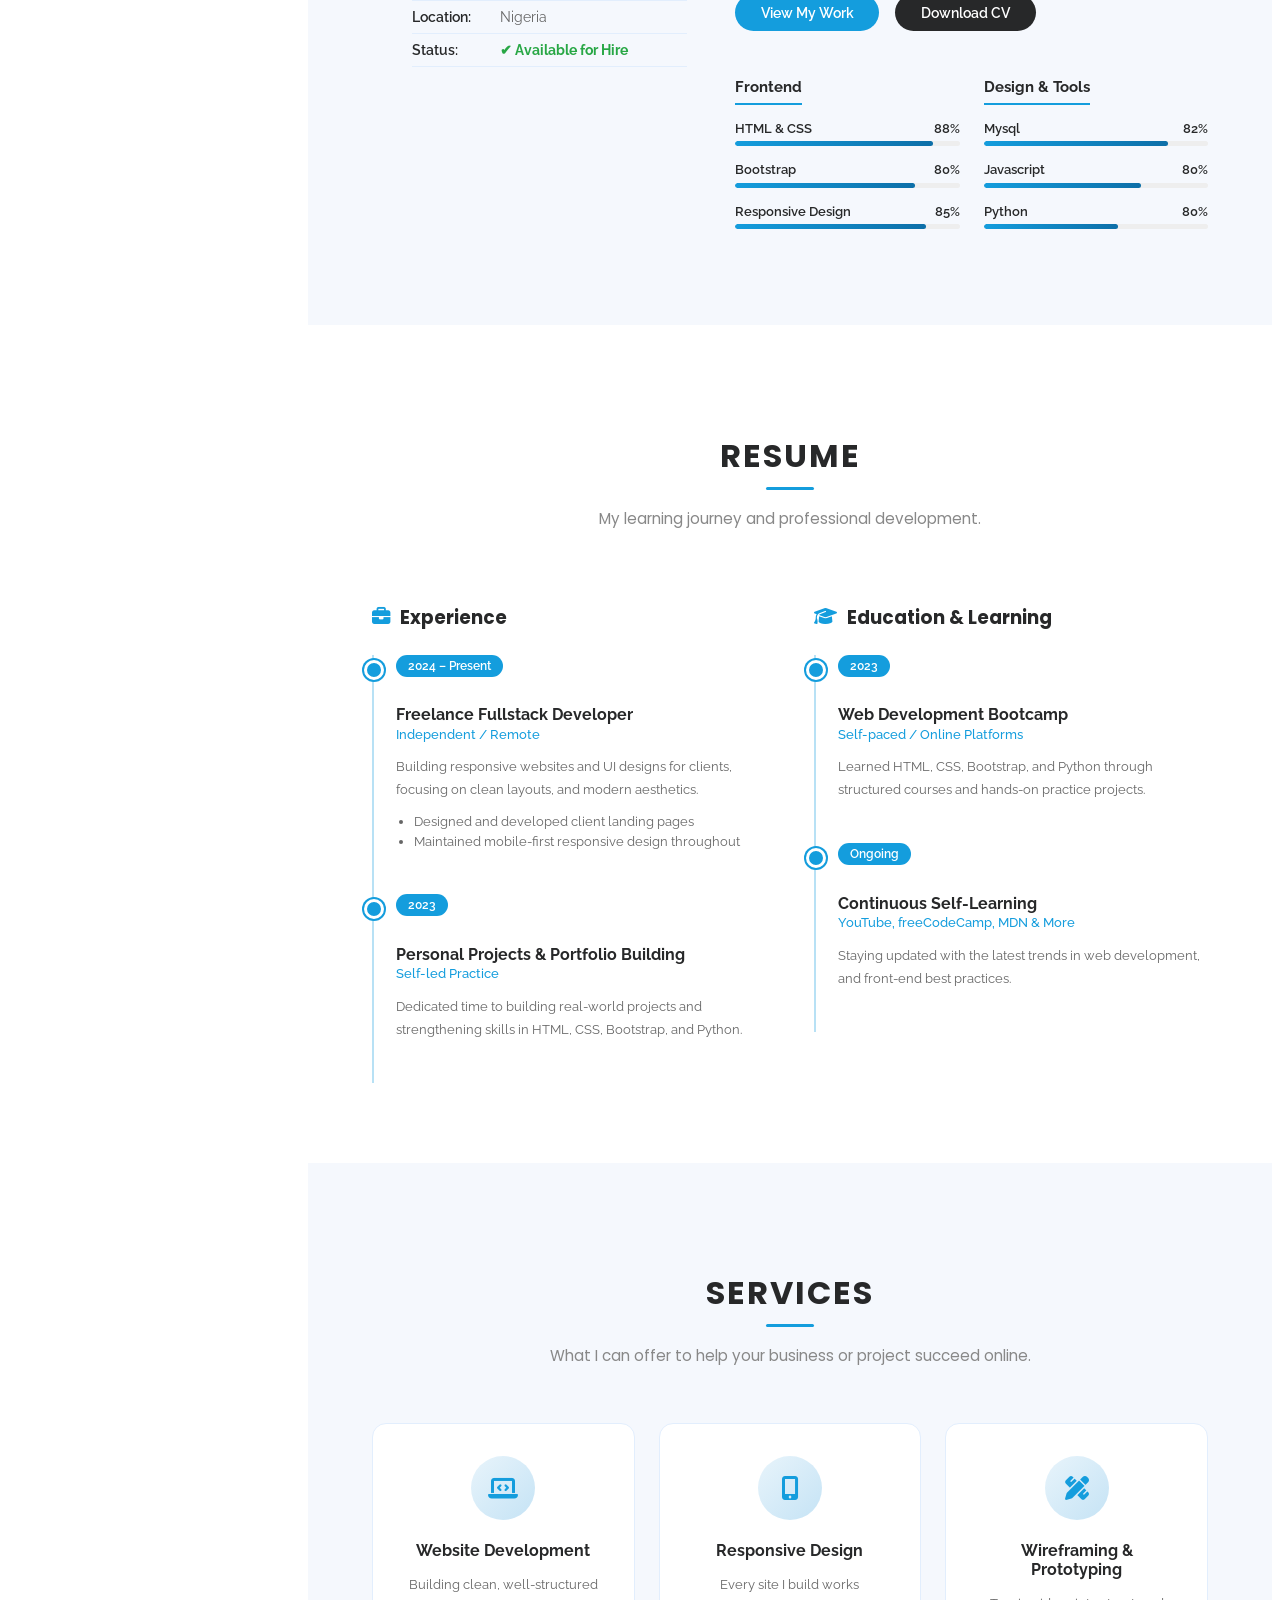
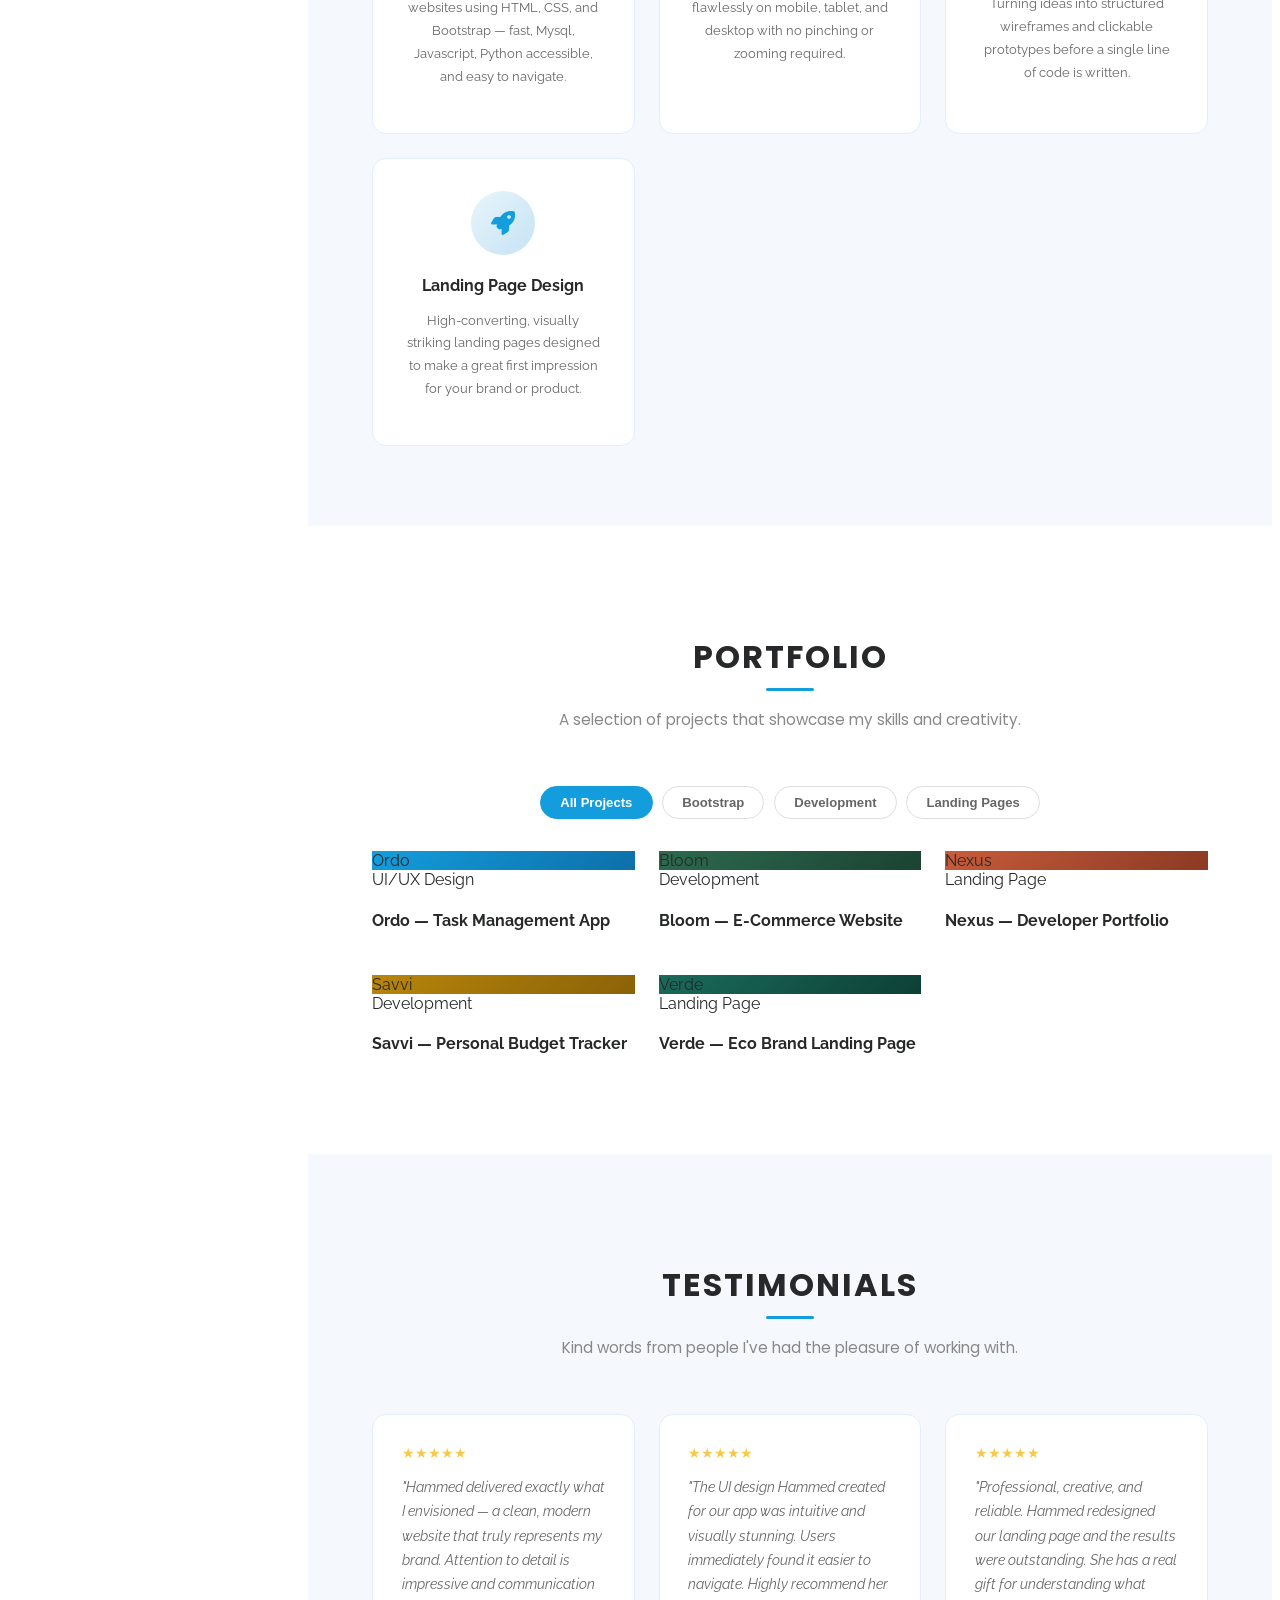
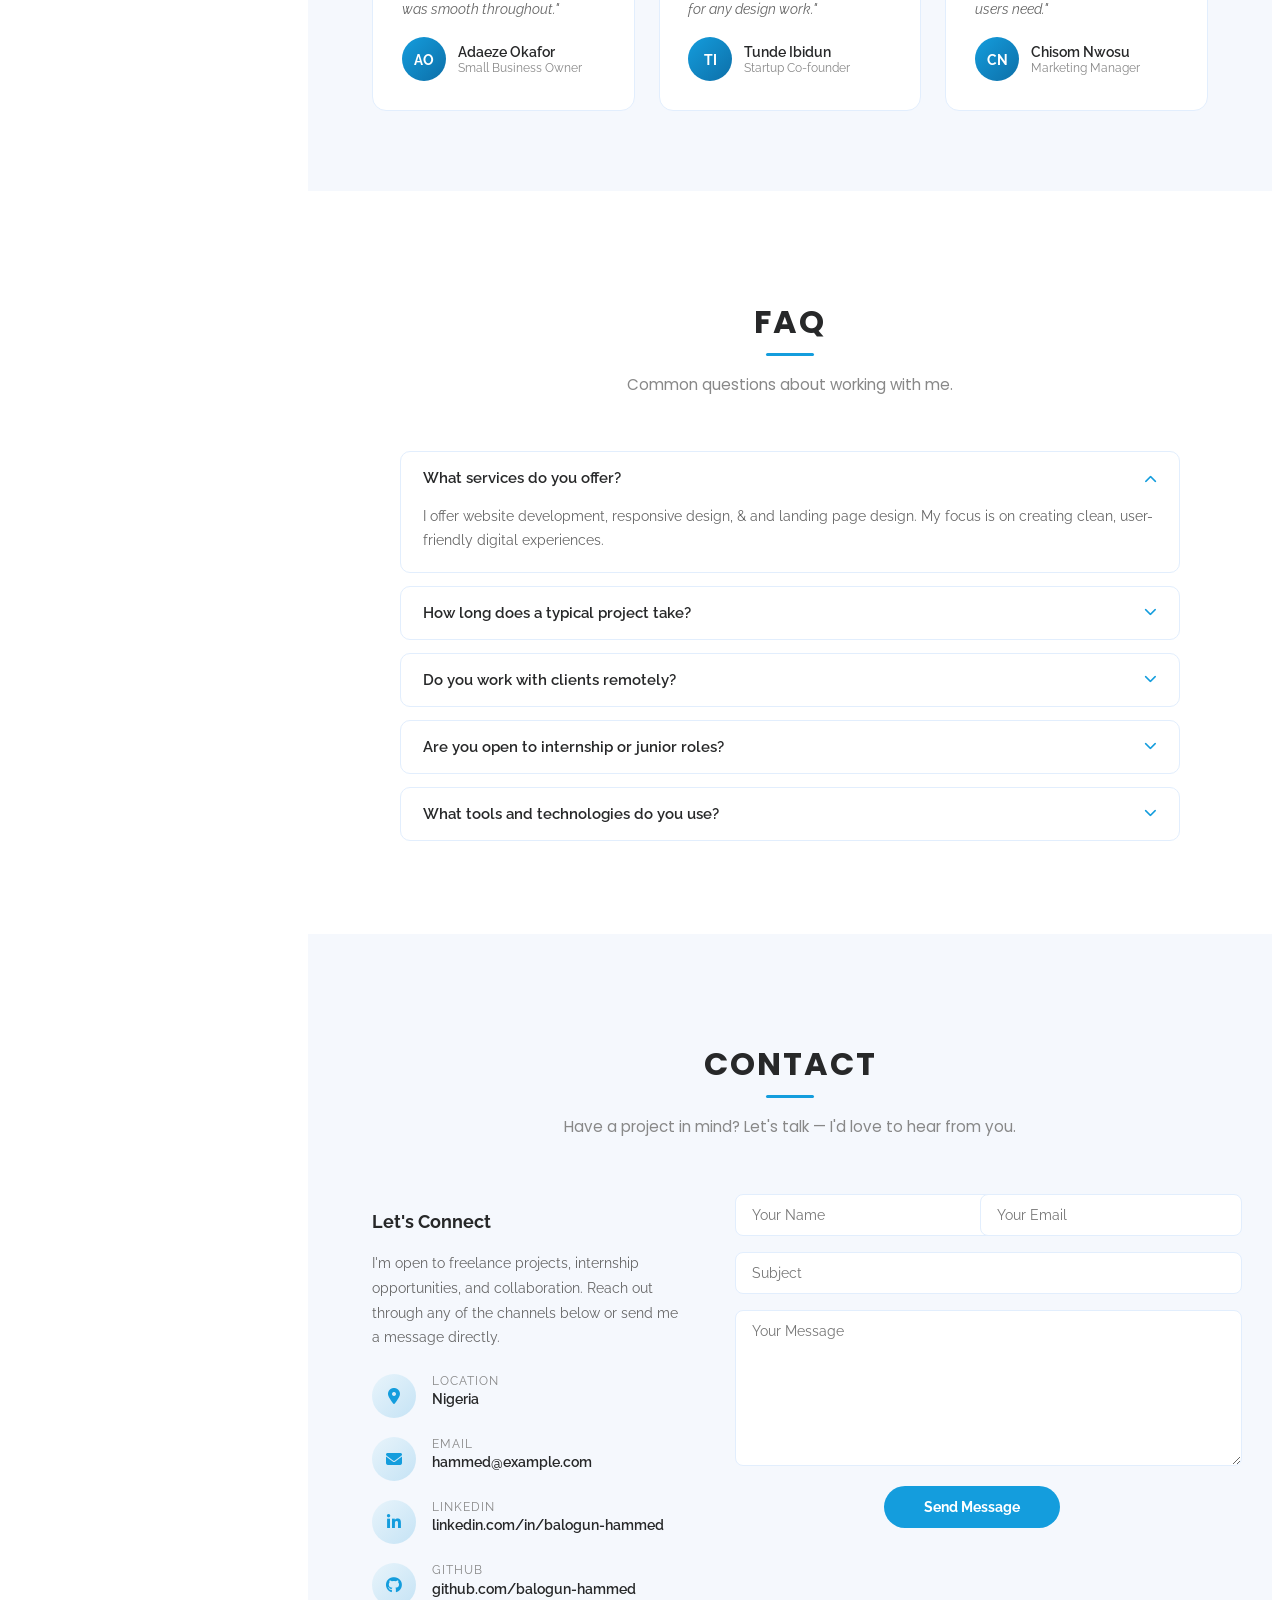
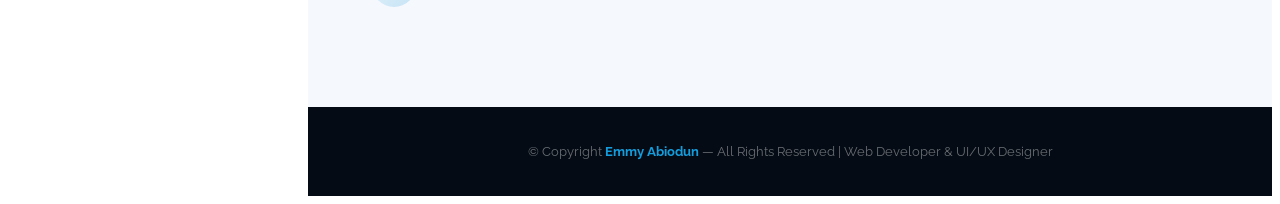
==== commit f0abf997: "updated" ====
--- a/dashboard.html
+++ b/dashboard.html
@@ -301,9 +301,9 @@
 
 <aside id="sidebar">
   <div class="profile">
-    <div class="profile-img">EA</div>
-    <h1>Emmy Abiodun</h1>
-    <p class="tagline">Web Developer & UI/UX Designer</p>
+    <div class="profile-img">BH</div>
+    <h1>Balogun Hammed</h1>
+    <p class="tagline">Fullstack Developer</p>
     <div class="social-links">
       <a href="#"><i class="fab fa-linkedin-in"></i></a>
       <a href="#"><i class="fab fa-github"></i></a>
@@ -331,7 +331,7 @@
 <section id="hero">
   <div class="hero-content">
     <h2>Hello, I'm</h2>
-    <h1>Emmy Abiodun</h1>
+    <h1>Balogun Hammed</h1>
     <div class="typed-wrap">I'm a <span class="typed-text" id="typed"></span></div>
     <div class="hero-stats">
       <div><span class="stat-num" data-count="10">0</span><span class="stat-label">Projects Done</span></div>
@@ -343,11 +343,12 @@
       <a href="#contact" class="btn-hp btn-hp-outline">Get In Touch</a>
     </div>
     <div class="hero-tags">
-      <span class="hero-tag">UI/UX Design</span>
+      <span class="hero-tag">Mysql</span>
       <span class="hero-tag">HTML &amp; CSS</span>
       <span class="hero-tag">Bootstrap</span>
       <span class="hero-tag">Python</span>
       <span class="hero-tag">Responsive Design</span>
+      <span class="hero-tag">javascript</span>
     </div>
   </div>
 </section>
@@ -357,19 +358,19 @@
   <div class="section-title"><h2>About</h2><p>Get to know the person behind the code and design.</p></div>
   <div class="about-grid">
     <div>
-      <div class="about-img-box">EA</div>
+      <div class="about-img-box">BH</div>
       <ul class="info-list">
-        <li><strong>Name:</strong><span>Emmy Abiodun</span></li>
-        <li><strong>Role:</strong><span>Web Developer & UI/UX Designer</span></li>
-        <li><strong>Email:</strong><span>emmy@example.com</span></li>
+        <li><strong>Name:</strong><span>Balogun Hammed</span></li>
+        <li><strong>Role:</strong><span>Fullstack Developer </span></li>
+        <li><strong>Email:</strong><span>hammed@example.com</span></li>
         <li><strong>Location:</strong><span>Nigeria</span></li>
         <li><strong>Status:</strong><span style="color:#28a745;font-weight:700">✔ Available for Hire</span></li>
       </ul>
     </div>
     <div class="about-right">
-      <h2>Hi, I'm Emmy — a passionate Web Developer & UI/UX Designer</h2>
+      <h2>Hi, I'm Hammed — a passionate Fullstack Developer</h2>
       <p>I have a strong interest in creating modern, responsive, and user-friendly digital experiences. I enjoy turning ideas into real websites that are not only visually appealing but also easy to use.</p>
-      <p>With experience in HTML, CSS, Bootstrap, and basic Python, I build clean, well-structured websites. Alongside development, I focus on UI/UX design — creating simple, intuitive, and visually balanced interfaces using proper layout, spacing, and design principles to improve user experience.</p>
+      <p>With experience in HTML, CSS, Bootstrap, Python, Mysql, javascript,  Alongside development, I focus on Html and CSS — creating simple, intuitive, and visually balanced interfaces using proper layout, spacing, and design principles to improve user experience.</p>
       <p>I pay close attention to detail and always aim to deliver high-quality work. I approach every project with creativity and a strong focus on usability.</p>
       <div class="about-btns">
         <a href="#portfolio" class="btn-a btn-a-blue">View My Work</a>
@@ -384,9 +385,9 @@
         </div>
         <div class="skill-group">
           <h3>Design & Tools</h3>
-          <div class="skill-item"><div class="skill-meta"><span>UI Design</span><span>82%</span></div><div class="skill-bg"><div class="skill-fill" data-w="82"></div></div></div>
-          <div class="skill-item"><div class="skill-meta"><span>UX Research</span><span>70%</span></div><div class="skill-bg"><div class="skill-fill" data-w="70"></div></div></div>
-          <div class="skill-item"><div class="skill-meta"><span>Python</span><span>60%</span></div><div class="skill-bg"><div class="skill-fill" data-w="60"></div></div></div>
+          <div class="skill-item"><div class="skill-meta"><span>Mysql</span><span>82%</span></div><div class="skill-bg"><div class="skill-fill" data-w="82"></div></div></div>
+          <div class="skill-item"><div class="skill-meta"><span>Javascript</span><span>80%</span></div><div class="skill-bg"><div class="skill-fill" data-w="70"></div></div></div>
+          <div class="skill-item"><div class="skill-meta"><span>Python</span><span>80%</span></div><div class="skill-bg"><div class="skill-fill" data-w="60"></div></div></div>
         </div>
       </div>
     </div>
@@ -402,10 +403,10 @@
       <div class="timeline">
         <div class="tl-item">
           <span class="tl-date">2024 – Present</span>
-          <h4>Freelance Web Developer & Designer</h4>
+          <h4>Freelance Fullstack Developer</h4>
           <div class="org">Independent / Remote</div>
-          <p>Building responsive websites and UI designs for clients, focusing on clean layouts, good UX, and modern aesthetics.</p>
-          <ul><li>Designed and developed client landing pages</li><li>Created UI mockups and prototypes for web apps</li><li>Maintained mobile-first responsive design throughout</li></ul>
+          <p>Building responsive websites and UI designs for clients, focusing on clean layouts, and modern aesthetics.</p>
+          <ul><li>Designed and developed client landing pages</li><li>Maintained mobile-first responsive design throughout</li></ul>
         </div>
         <div class="tl-item">
           <span class="tl-date">2023</span>
@@ -418,12 +419,6 @@
     <div class="resume-col">
       <h3><i class="fas fa-graduation-cap"></i> Education & Learning</h3>
       <div class="timeline">
-        <div class="tl-item">
-          <span class="tl-date">2024</span>
-          <h4>UI/UX Design Fundamentals</h4>
-          <div class="org">Online Certification</div>
-          <p>Completed coursework in layout principles, spacing, visual hierarchy, typography, and user-centred design thinking.</p>
-        </div>
         <div class="tl-item">
           <span class="tl-date">2023</span>
           <h4>Web Development Bootcamp</h4>
@@ -434,7 +429,7 @@
           <span class="tl-date">Ongoing</span>
           <h4>Continuous Self-Learning</h4>
           <div class="org">YouTube, freeCodeCamp, MDN & More</div>
-          <p>Staying updated with the latest trends in web development, UI/UX design, and front-end best practices.</p>
+          <p>Staying updated with the latest trends in web development,  and front-end best practices.</p>
         </div>
       </div>
     </div>
@@ -445,10 +440,8 @@
 <section id="services">
   <div class="section-title"><h2>Services</h2><p>What I can offer to help your business or project succeed online.</p></div>
   <div class="services-grid">
-    <div class="svc-card"><div class="svc-icon"><i class="fas fa-laptop-code"></i></div><h4>Website Development</h4><p>Building clean, well-structured websites using HTML, CSS, and Bootstrap — fast, accessible, and easy to navigate.</p></div>
-    <div class="svc-card"><div class="svc-icon"><i class="fas fa-palette"></i></div><h4>UI Design</h4><p>Crafting visually balanced interfaces with proper layout, spacing, and typography — beautiful and professional on every screen.</p></div>
+    <div class="svc-card"><div class="svc-icon"><i class="fas fa-laptop-code"></i></div><h4>Website Development</h4><p>Building clean, well-structured websites using HTML, CSS, and Bootstrap — fast, Mysql, Javascript, Python accessible, and easy to navigate.</p></div>
     <div class="svc-card"><div class="svc-icon"><i class="fas fa-mobile-alt"></i></div><h4>Responsive Design</h4><p>Every site I build works flawlessly on mobile, tablet, and desktop with no pinching or zooming required.</p></div>
-    <div class="svc-card"><div class="svc-icon"><i class="fas fa-search"></i></div><h4>UX Research</h4><p>Understanding your users' needs to create intuitive, enjoyable experiences that keep visitors engaged and coming back.</p></div>
     <div class="svc-card"><div class="svc-icon"><i class="fas fa-pencil-ruler"></i></div><h4>Wireframing & Prototyping</h4><p>Turning ideas into structured wireframes and clickable prototypes before a single line of code is written.</p></div>
     <div class="svc-card"><div class="svc-icon"><i class="fas fa-rocket"></i></div><h4>Landing Page Design</h4><p>High-converting, visually striking landing pages designed to make a great first impression for your brand or product.</p></div>
   </div>
@@ -459,7 +452,7 @@
   <div class="section-title"><h2>Portfolio</h2><p>A selection of projects that showcase my skills and creativity.</p></div>
   <div class="pf-filters">
     <button class="pf-btn active" data-filter="all">All Projects</button>
-    <button class="pf-btn" data-filter="ui">UI/UX</button>
+    <button class="pf-btn" data-filter="ui">Bootstrap</button>
     <button class="pf-btn" data-filter="dev">Development</button>
     <button class="pf-btn" data-filter="landing">Landing Pages</button>
   </div>
@@ -467,7 +460,7 @@
     <div class="pf-item" data-cat="ui"><div class="pf-thumb" style="background:linear-gradient(135deg,#149ddd,#0d6fa8)">Ordo</div><div class="pf-overlay"><span class="pf-cat">UI/UX Design</span><h4>Ordo — Task Management App</h4></div></div>
     <div class="pf-item" data-cat="dev"><div class="pf-thumb" style="background:linear-gradient(135deg,#2d6a4f,#1b4332)">Bloom</div><div class="pf-overlay"><span class="pf-cat">Development</span><h4>Bloom — E-Commerce Website</h4></div></div>
     <div class="pf-item" data-cat="landing"><div class="pf-thumb" style="background:linear-gradient(135deg,#c85c3a,#8b3a24)">Nexus</div><div class="pf-overlay"><span class="pf-cat">Landing Page</span><h4>Nexus — Developer Portfolio</h4></div></div>
-    <div class="pf-item" data-cat="ui"><div class="pf-thumb" style="background:linear-gradient(135deg,#6a2d82,#4a1f5a)">Lumio</div><div class="pf-overlay"><span class="pf-cat">UI/UX Design</span><h4>Lumio — Finance Dashboard UI</h4></div></div>
+
     <div class="pf-item" data-cat="dev"><div class="pf-thumb" style="background:linear-gradient(135deg,#b8860b,#8a6208)">Savvi</div><div class="pf-overlay"><span class="pf-cat">Development</span><h4>Savvi — Personal Budget Tracker</h4></div></div>
     <div class="pf-item" data-cat="landing"><div class="pf-thumb" style="background:linear-gradient(135deg,#1a6b5a,#0d4036)">Verde</div><div class="pf-overlay"><span class="pf-cat">Landing Page</span><h4>Verde — Eco Brand Landing Page</h4></div></div>
   </div>
@@ -477,9 +470,9 @@
 <section id="testimonials">
   <div class="section-title"><h2>Testimonials</h2><p>Kind words from people I've had the pleasure of working with.</p></div>
   <div class="test-grid">
-    <div class="test-card"><div class="stars">★★★★★</div><p>"Emmy delivered exactly what I envisioned — a clean, modern website that truly represents my brand. Attention to detail is impressive and communication was smooth throughout."</p><div class="reviewer"><div class="rev-av">AO</div><div><div class="rev-name">Adaeze Okafor</div><div class="rev-role">Small Business Owner</div></div></div></div>
-    <div class="test-card"><div class="stars">★★★★★</div><p>"The UI design Emmy created for our app was intuitive and visually stunning. Users immediately found it easier to navigate. Highly recommend her for any design work."</p><div class="reviewer"><div class="rev-av">TI</div><div><div class="rev-name">Tunde Ibidun</div><div class="rev-role">Startup Co-founder</div></div></div></div>
-    <div class="test-card"><div class="stars">★★★★★</div><p>"Professional, creative, and reliable. Emmy redesigned our landing page and the results were outstanding. She has a real gift for understanding what users need."</p><div class="reviewer"><div class="rev-av">CN</div><div><div class="rev-name">Chisom Nwosu</div><div class="rev-role">Marketing Manager</div></div></div></div>
+    <div class="test-card"><div class="stars">★★★★★</div><p>"Hammed delivered exactly what I envisioned — a clean, modern website that truly represents my brand. Attention to detail is impressive and communication was smooth throughout."</p><div class="reviewer"><div class="rev-av">AO</div><div><div class="rev-name">Adaeze Okafor</div><div class="rev-role">Small Business Owner</div></div></div></div>
+    <div class="test-card"><div class="stars">★★★★★</div><p>"The UI design Hammed created for our app was intuitive and visually stunning. Users immediately found it easier to navigate. Highly recommend her for any design work."</p><div class="reviewer"><div class="rev-av">TI</div><div><div class="rev-name">Tunde Ibidun</div><div class="rev-role">Startup Co-founder</div></div></div></div>
+    <div class="test-card"><div class="stars">★★★★★</div><p>"Professional, creative, and reliable. Hammed redesigned our landing page and the results were outstanding. She has a real gift for understanding what users need."</p><div class="reviewer"><div class="rev-av">CN</div><div><div class="rev-name">Chisom Nwosu</div><div class="rev-role">Marketing Manager</div></div></div></div>
   </div>
 </section>
 
@@ -487,11 +480,11 @@
 <section id="faq">
   <div class="section-title"><h2>FAQ</h2><p>Common questions about working with me.</p></div>
   <div class="faq-list">
-    <div class="faq-item open"><div class="faq-q">What services do you offer?<i class="fas fa-chevron-down"></i></div><div class="faq-a">I offer website development, UI/UX design, responsive design, wireframing &amp; prototyping, and landing page design. My focus is on creating clean, user-friendly digital experiences.</div></div>
+    <div class="faq-item open"><div class="faq-q">What services do you offer?<i class="fas fa-chevron-down"></i></div><div class="faq-a">I offer website development,  responsive design, &amp;  and landing page design. My focus is on creating clean, user-friendly digital experiences.</div></div>
     <div class="faq-item"><div class="faq-q">How long does a typical project take?<i class="fas fa-chevron-down"></i></div><div class="faq-a">It depends on the scope. A simple landing page can take 3–5 days, while a full multi-page website or UI design project can take 1–3 weeks. I always confirm timelines before starting.</div></div>
     <div class="faq-item"><div class="faq-q">Do you work with clients remotely?<i class="fas fa-chevron-down"></i></div><div class="faq-a">Yes! I work fully remotely and have experience collaborating with clients online. I communicate clearly and keep clients updated throughout the entire process.</div></div>
     <div class="faq-item"><div class="faq-q">Are you open to internship or junior roles?<i class="fas fa-chevron-down"></i></div><div class="faq-a">Absolutely. I'm actively looking for opportunities to grow, collaborate, and contribute to meaningful projects — whether as a freelancer, intern, or junior team member.</div></div>
-    <div class="faq-item"><div class="faq-q">What tools and technologies do you use?<i class="fas fa-chevron-down"></i></div><div class="faq-a">I primarily work with HTML, CSS, Bootstrap, and Python. For design, I use Figma and design tools that help me prototype layouts and user interfaces before development.</div></div>
+    <div class="faq-item"><div class="faq-q">What tools and technologies do you use?<i class="fas fa-chevron-down"></i></div><div class="faq-a">I primarily work with HTML, CSS, Bootstrap, Mysql, javascript, and Python. For design, I use Html and CSS and design tools that help me prototype layouts and user interfaces before development.</div></div>
   </div>
 </section>
 
@@ -503,9 +496,9 @@
       <h3>Let's Connect</h3>
       <p>I'm open to freelance projects, internship opportunities, and collaboration. Reach out through any of the channels below or send me a message directly.</p>
       <div class="c-detail"><div class="c-icon"><i class="fas fa-map-marker-alt"></i></div><div><div class="c-lbl">Location</div><div class="c-val">Nigeria</div></div></div>
-      <div class="c-detail"><div class="c-icon"><i class="fas fa-envelope"></i></div><div><div class="c-lbl">Email</div><div class="c-val">emmy@example.com</div></div></div>
-      <div class="c-detail"><div class="c-icon"><i class="fab fa-linkedin-in"></i></div><div><div class="c-lbl">LinkedIn</div><div class="c-val">linkedin.com/in/emmy-abiodun</div></div></div>
-      <div class="c-detail"><div class="c-icon"><i class="fab fa-github"></i></div><div><div class="c-lbl">GitHub</div><div class="c-val">github.com/emmy-abiodun</div></div></div>
+      <div class="c-detail"><div class="c-icon"><i class="fas fa-envelope"></i></div><div><div class="c-lbl">Email</div><div class="c-val">hammed@example.com</div></div></div>
+      <div class="c-detail"><div class="c-icon"><i class="fab fa-linkedin-in"></i></div><div><div class="c-lbl">LinkedIn</div><div class="c-val">linkedin.com/in/balogun-hammed</div></div></div>
+      <div class="c-detail"><div class="c-icon"><i class="fab fa-github"></i></div><div><div class="c-lbl">GitHub</div><div class="c-val">github.com/balogun-hammed</div></div></div>
     </div>
     <div class="cf">
       <div class="cf-row">
